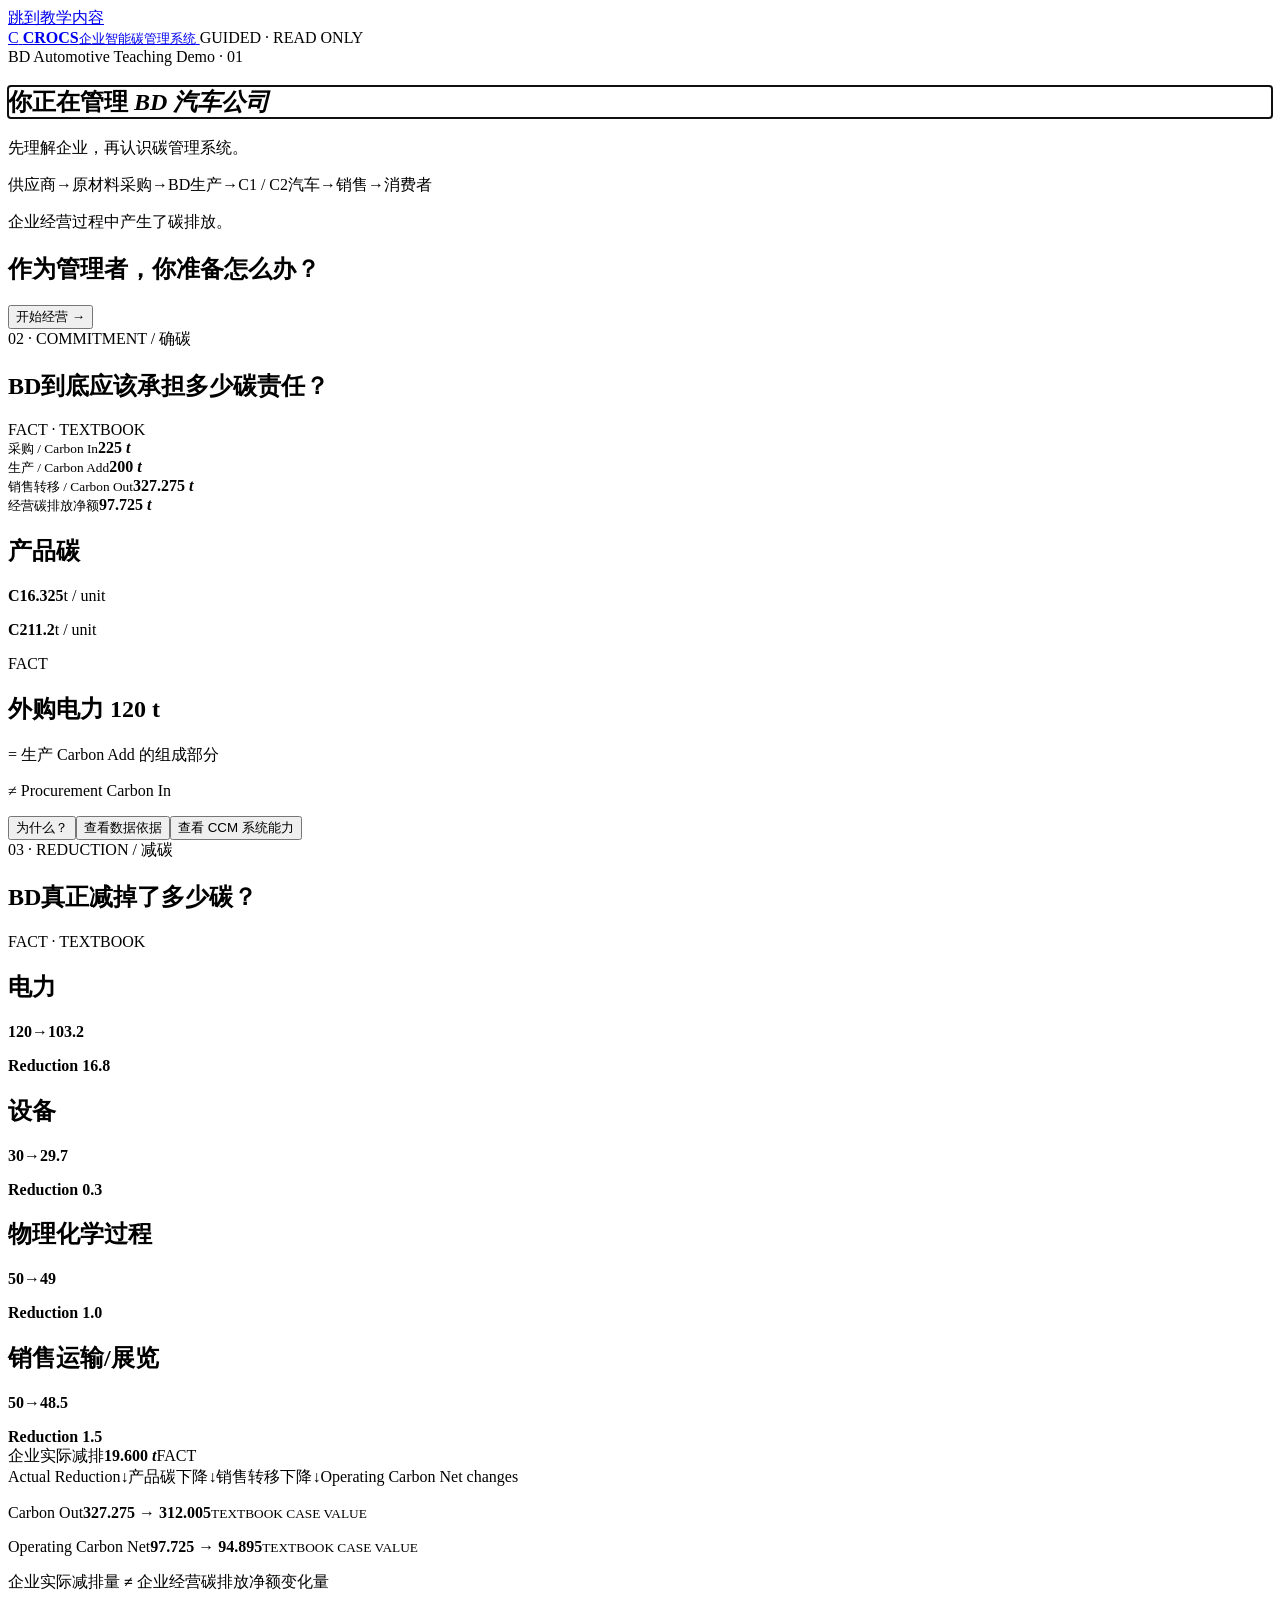
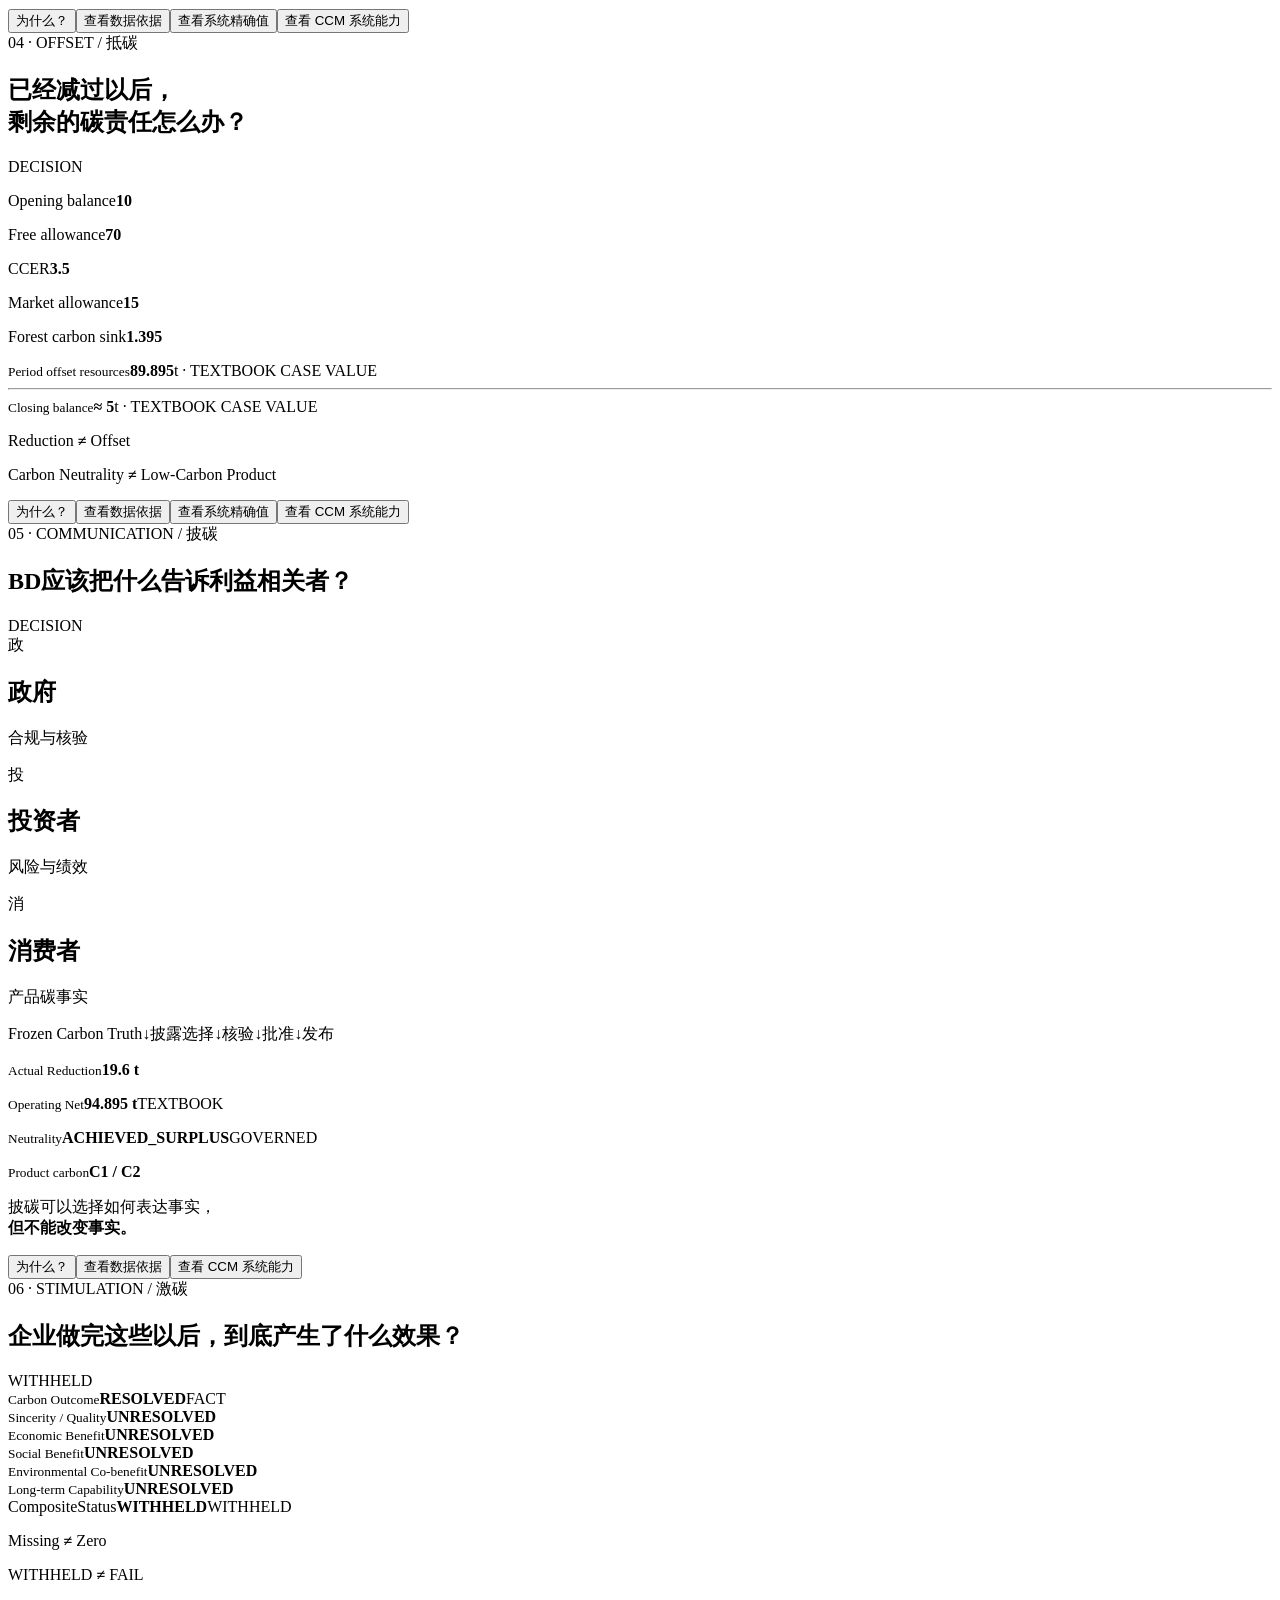
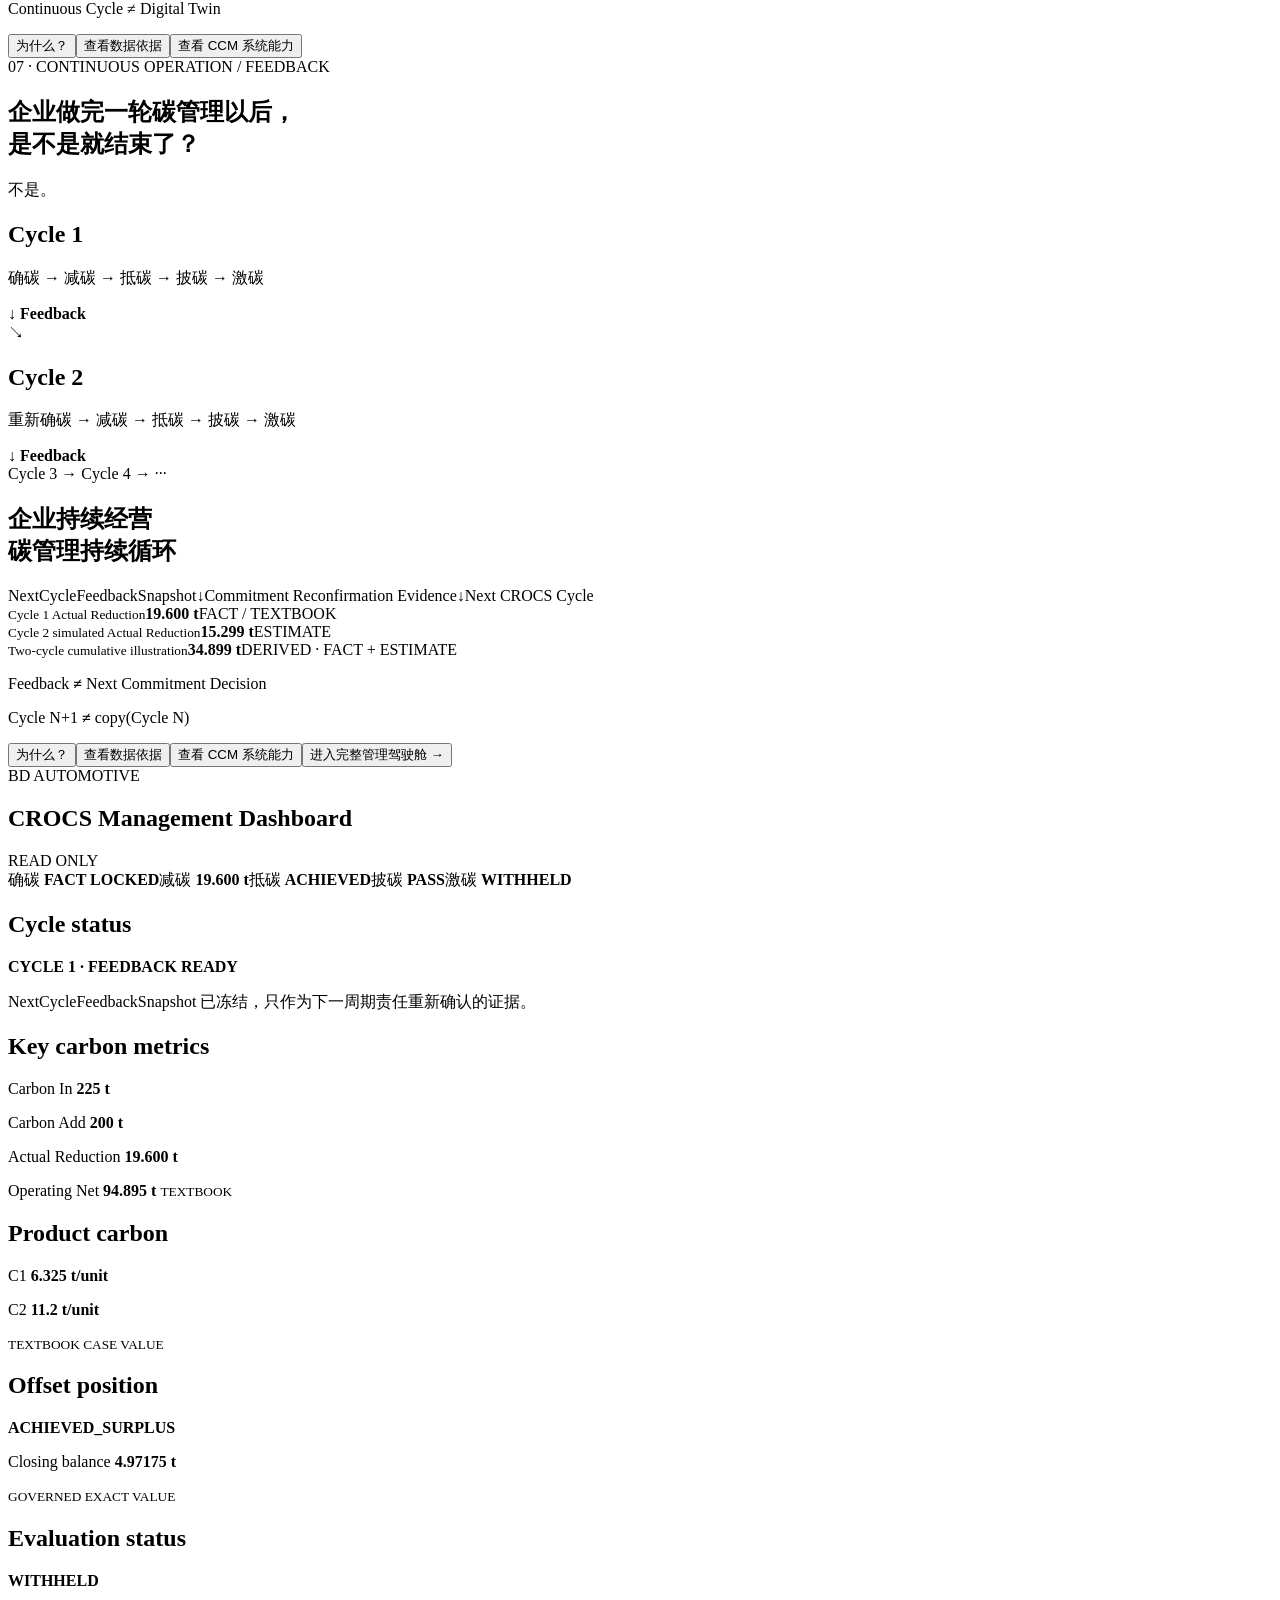
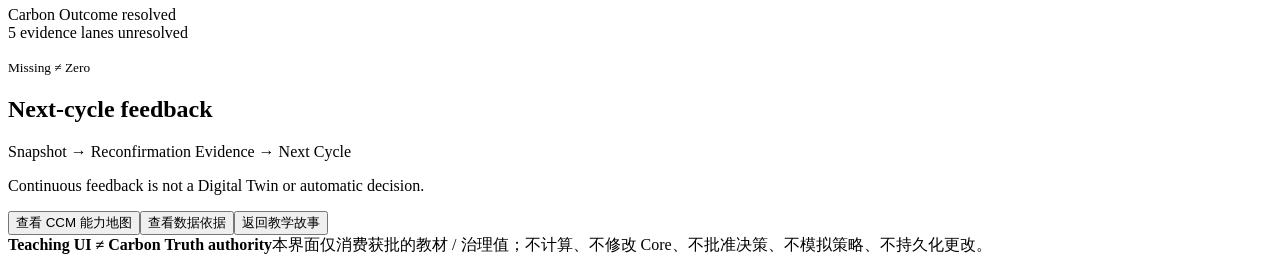
==== index.html @ c00b3353 "feat: publish BD teaching demo page" ====
<!doctype html>
<html lang="zh-CN">
  <head>
    <meta charset="utf-8" />
    <meta name="viewport" content="width=device-width, initial-scale=1" />
    <meta name="description" content="BD 汽车 CROCS 引导式只读课堂体验" />
    <title>CROCS · BD Automotive Teaching Demo</title>
    <link rel="stylesheet" href="styles.css" />
    <script src="app.js" defer></script>
  </head>
  <body>
    <a class="skip-link" href="#story">跳到教学内容</a>
    <header class="topbar">
      <a class="brand" href="#view-1" data-view-link="1" aria-label="返回开场">
        <span class="brand-mark" aria-hidden="true">C</span>
        <span><strong>CROCS</strong><small>企业智能碳管理系统</small></span>
      </a>
      <nav class="cycle-nav" aria-label="CROCS 教学阶段" hidden>
        <button data-view="2">确碳</button><span aria-hidden="true">→</span>
        <button data-view="3">减碳</button><span aria-hidden="true">→</span>
        <button data-view="4">抵碳</button><span aria-hidden="true">→</span>
        <button data-view="5">披碳</button><span aria-hidden="true">→</span>
        <button data-view="6">激碳</button><span aria-hidden="true">→</span>
        <button data-view="7">Feedback</button><span aria-hidden="true">↺</span>
      </nav>
      <span class="mode">GUIDED · READ ONLY</span>
    </header>

    <main id="story" tabindex="-1">
      <section
        class="view hero active"
        id="view-1"
        data-view="1"
        aria-labelledby="title-1"
      >
        <div class="eyebrow">BD Automotive Teaching Demo · 01</div>
        <h1 id="title-1">你正在管理 <em>BD 汽车公司</em></h1>
        <p class="lede">先理解企业，再认识碳管理系统。</p>
        <div class="flow enterprise-flow" aria-label="企业碳流：供应商到消费者">
          <span>供应商</span><b>→</b><span>原材料采购</span><b>→</b
          ><span class="focus">BD生产</span><b>→</b><span>C1 / C2汽车</span
          ><b>→</b><span>销售</span><b>→</b><span>消费者</span>
        </div>
        <div class="hero-question">
          <p>企业经营过程中产生了碳排放。</p>
          <h2>作为管理者，你准备怎么办？</h2>
        </div>
        <button class="primary next" data-view="2">
          开始经营 <span aria-hidden="true">→</span>
        </button>
      </section>

      <section class="view" id="view-2" data-view="2" aria-labelledby="title-2">
        <header class="view-heading">
          <div>
            <span class="stage-no">02 · COMMITMENT / 确碳</span>
            <h1 id="title-2">BD到底应该承担多少碳责任？</h1>
          </div>
          <span class="badge fact">FACT · TEXTBOOK</span>
        </header>
        <div class="metric-grid four">
          <article class="metric">
            <small>采购 / Carbon In</small><strong>225 <i>t</i></strong>
          </article>
          <article class="metric">
            <small>生产 / Carbon Add</small><strong>200 <i>t</i></strong>
          </article>
          <article class="metric">
            <small>销售转移 / Carbon Out</small
            ><strong>327.275 <i>t</i></strong>
          </article>
          <article class="metric featured">
            <small>经营碳排放净额</small><strong>97.725 <i>t</i></strong>
          </article>
        </div>
        <div class="split-panel">
          <div>
            <h2>产品碳</h2>
            <div class="mini-grid">
              <p><b>C1</b><strong>6.325</strong><span>t / unit</span></p>
              <p><b>C2</b><strong>11.2</strong><span>t / unit</span></p>
            </div>
          </div>
          <div class="teaching-note">
            <span class="badge fact">FACT</span>
            <h2>外购电力 <strong>120 t</strong></h2>
            <p>= 生产 Carbon Add 的组成部分</p>
            <p class="not">≠ Procurement Carbon In</p>
          </div>
        </div>
        <div class="actions">
          <button data-panel="why-commitment">为什么？</button
          ><button data-panel="evidence">查看数据依据</button
          ><button data-panel="ccm-commitment">查看 CCM 系统能力</button>
        </div>
      </section>

      <section class="view" id="view-3" data-view="3" aria-labelledby="title-3">
        <header class="view-heading">
          <div>
            <span class="stage-no">03 · REDUCTION / 减碳</span>
            <h1 id="title-3">BD真正减掉了多少碳？</h1>
          </div>
          <span class="badge fact">FACT · TEXTBOOK</span>
        </header>
        <div class="reduction-grid">
          <article>
            <h2>电力</h2>
            <p><b>120</b><span>→</span><b>103.2</b></p>
            <strong>Reduction 16.8</strong>
          </article>
          <article>
            <h2>设备</h2>
            <p><b>30</b><span>→</span><b>29.7</b></p>
            <strong>Reduction 0.3</strong>
          </article>
          <article>
            <h2>物理化学过程</h2>
            <p><b>50</b><span>→</span><b>49</b></p>
            <strong>Reduction 1.0</strong>
          </article>
          <article>
            <h2>销售运输/展览</h2>
            <p><b>50</b><span>→</span><b>48.5</b></p>
            <strong>Reduction 1.5</strong>
          </article>
        </div>
        <div class="result-band">
          <span>企业实际减排</span><strong>19.600 <i>t</i></strong
          ><span class="badge fact">FACT</span>
        </div>
        <div class="propagation" aria-label="减排传播路径">
          <span>Actual Reduction</span><b>↓</b><span>产品碳下降</span><b>↓</b
          ><span>销售转移下降</span><b>↓</b
          ><span>Operating Carbon Net changes</span>
        </div>
        <div class="before-after">
          <p>
            <span>Carbon Out</span><b>327.275 → 312.005</b
            ><small>TEXTBOOK CASE VALUE</small>
          </p>
          <p>
            <span>Operating Carbon Net</span><b>97.725 → 94.895</b
            ><small>TEXTBOOK CASE VALUE</small>
          </p>
        </div>
        <p class="principle">
          企业实际减排量 <strong>≠</strong> 企业经营碳排放净额变化量
        </p>
        <div class="actions">
          <button data-panel="why-reduction">为什么？</button
          ><button data-panel="evidence">查看数据依据</button
          ><button data-panel="exact-reduction">查看系统精确值</button
          ><button data-panel="ccm-reduction">查看 CCM 系统能力</button>
        </div>
      </section>

      <section class="view" id="view-4" data-view="4" aria-labelledby="title-4">
        <header class="view-heading">
          <div>
            <span class="stage-no">04 · OFFSET / 抵碳</span>
            <h1 id="title-4">已经减过以后，<br />剩余的碳责任怎么办？</h1>
          </div>
          <span class="badge decision">DECISION</span>
        </header>
        <div class="offset-layout">
          <div class="resource-list">
            <p><span>Opening balance</span><strong>10</strong></p>
            <p><span>Free allowance</span><strong>70</strong></p>
            <p><span>CCER</span><strong>3.5</strong></p>
            <p><span>Market allowance</span><strong>15</strong></p>
            <p><span>Forest carbon sink</span><strong>1.395</strong></p>
          </div>
          <div class="offset-result">
            <small>Period offset resources</small><strong>89.895</strong
            ><span>t · TEXTBOOK CASE VALUE</span>
            <hr />
            <small>Closing balance</small><strong>≈ 5</strong
            ><span>t · TEXTBOOK CASE VALUE</span>
          </div>
        </div>
        <div class="dual-principle">
          <p>Reduction <strong>≠</strong> Offset</p>
          <p>Carbon Neutrality <strong>≠</strong> Low-Carbon Product</p>
        </div>
        <div class="actions">
          <button data-panel="why-offset">为什么？</button
          ><button data-panel="evidence">查看数据依据</button
          ><button data-panel="exact-offset">查看系统精确值</button
          ><button data-panel="ccm-offset">查看 CCM 系统能力</button>
        </div>
      </section>

      <section class="view" id="view-5" data-view="5" aria-labelledby="title-5">
        <header class="view-heading">
          <div>
            <span class="stage-no">05 · COMMUNICATION / 披碳</span>
            <h1 id="title-5">BD应该把什么告诉利益相关者？</h1>
          </div>
          <span class="badge decision">DECISION</span>
        </header>
        <div class="audiences">
          <article>
            <span>政</span>
            <h2>政府</h2>
            <p>合规与核验</p>
          </article>
          <article>
            <span>投</span>
            <h2>投资者</h2>
            <p>风险与绩效</p>
          </article>
          <article>
            <span>消</span>
            <h2>消费者</h2>
            <p>产品碳事实</p>
          </article>
        </div>
        <div class="disclosure-flow">
          <span>Frozen Carbon Truth</span><b>↓</b><span>披露选择</span><b>↓</b
          ><span>核验</span><b>↓</b><span>批准</span><b>↓</b><span>发布</span>
        </div>
        <div class="fact-strip">
          <p><small>Actual Reduction</small><strong>19.6 t</strong></p>
          <p>
            <small>Operating Net</small><strong>94.895 t</strong
            ><span>TEXTBOOK</span>
          </p>
          <p>
            <small>Neutrality</small><strong>ACHIEVED_SURPLUS</strong
            ><span>GOVERNED</span>
          </p>
          <p><small>Product carbon</small><strong>C1 / C2</strong></p>
        </div>
        <p class="principle">
          披碳可以选择如何表达事实，<br /><strong>但不能改变事实。</strong>
        </p>
        <div class="actions">
          <button data-panel="why-communication">为什么？</button
          ><button data-panel="evidence">查看数据依据</button
          ><button data-panel="ccm-communication">查看 CCM 系统能力</button>
        </div>
      </section>

      <section class="view" id="view-6" data-view="6" aria-labelledby="title-6">
        <header class="view-heading">
          <div>
            <span class="stage-no">06 · STIMULATION / 激碳</span>
            <h1 id="title-6">企业做完这些以后，到底产生了什么效果？</h1>
          </div>
          <span class="badge withheld">WITHHELD</span>
        </header>
        <div class="evaluation-grid">
          <article class="resolved">
            <small>Carbon Outcome</small><strong>RESOLVED</strong
            ><span class="badge fact">FACT</span>
          </article>
          <article>
            <small>Sincerity / Quality</small><strong>UNRESOLVED</strong>
          </article>
          <article>
            <small>Economic Benefit</small><strong>UNRESOLVED</strong>
          </article>
          <article>
            <small>Social Benefit</small><strong>UNRESOLVED</strong>
          </article>
          <article>
            <small>Environmental Co-benefit</small><strong>UNRESOLVED</strong>
          </article>
          <article>
            <small>Long-term Capability</small><strong>UNRESOLVED</strong>
          </article>
        </div>
        <div class="composite">
          <span>CompositeStatus</span><strong>WITHHELD</strong
          ><span class="badge withheld">WITHHELD</span>
        </div>
        <div class="dual-principle">
          <p>Missing <strong>≠</strong> Zero</p>
          <p>WITHHELD <strong>≠</strong> FAIL</p>
        </div>
        <p class="guard">Continuous Cycle ≠ Digital Twin</p>
        <div class="actions">
          <button data-panel="why-stimulation">为什么？</button
          ><button data-panel="evidence">查看数据依据</button
          ><button data-panel="ccm-stimulation">查看 CCM 系统能力</button>
        </div>
      </section>

      <section class="view" id="view-7" data-view="7" aria-labelledby="title-7">
        <header class="view-heading">
          <div>
            <span class="stage-no">07 · CONTINUOUS OPERATION / FEEDBACK</span>
            <h1 id="title-7">企业做完一轮碳管理以后，<br />是不是就结束了？</h1>
          </div>
        </header>
        <p class="giant-answer">不是。</p>
        <div class="cycles">
          <article>
            <h2>Cycle 1</h2>
            <p>确碳 → 减碳 → 抵碳 → 披碳 → 激碳</p>
            <b>↓ Feedback</b>
          </article>
          <span class="cycle-arrow">↘</span>
          <article>
            <h2>Cycle 2</h2>
            <p>重新确碳 → 减碳 → 抵碳 → 披碳 → 激碳</p>
            <b>↓ Feedback</b>
          </article>
          <span class="cycle-more">Cycle 3 → Cycle 4 → ···</span>
        </div>
        <h2 class="closing">
          企业持续经营<br /><strong>碳管理持续循环</strong>
        </h2>
        <div class="feedback-flow">
          <span>NextCycleFeedbackSnapshot</span><b>↓</b
          ><span>Commitment Reconfirmation Evidence</span><b>↓</b
          ><span>Next CROCS Cycle</span>
        </div>
        <div class="two-cycle">
          <article>
            <small>Cycle 1 Actual Reduction</small><strong>19.600 t</strong
            ><span class="badge fact">FACT / TEXTBOOK</span>
          </article>
          <article>
            <small>Cycle 2 simulated Actual Reduction</small
            ><strong>15.299 t</strong
            ><span class="badge estimate">ESTIMATE</span>
          </article>
          <article>
            <small>Two-cycle cumulative illustration</small
            ><strong>34.899 t</strong
            ><span class="badge estimate">DERIVED · FACT + ESTIMATE</span>
          </article>
        </div>
        <div class="dual-principle">
          <p>Feedback <strong>≠</strong> Next Commitment Decision</p>
          <p>Cycle N+1 <strong>≠</strong> copy(Cycle N)</p>
        </div>
        <div class="actions">
          <button data-panel="why-feedback">为什么？</button
          ><button data-panel="evidence">查看数据依据</button
          ><button data-panel="ccm-feedback">查看 CCM 系统能力</button
          ><button class="primary" data-view="8">进入完整管理驾驶舱 →</button>
        </div>
      </section>

      <section
        class="view dashboard"
        id="view-8"
        data-view="8"
        aria-labelledby="title-8"
      >
        <header class="dashboard-head">
          <div>
            <span>BD AUTOMOTIVE</span>
            <h1 id="title-8">CROCS Management Dashboard</h1>
          </div>
          <span class="badge fact">READ ONLY</span>
        </header>
        <div class="status-row">
          <span>确碳 <b>FACT LOCKED</b></span
          ><span>减碳 <b>19.600 t</b></span
          ><span>抵碳 <b>ACHIEVED</b></span
          ><span>披碳 <b>PASS</b></span
          ><span>激碳 <b>WITHHELD</b></span>
        </div>
        <div class="dashboard-grid">
          <article class="dash-card wide">
            <h2>Cycle status</h2>
            <strong>CYCLE 1 · FEEDBACK READY</strong>
            <p>
              NextCycleFeedbackSnapshot
              已冻结，只作为下一周期责任重新确认的证据。
            </p>
          </article>
          <article class="dash-card">
            <h2>Key carbon metrics</h2>
            <p>Carbon In <b>225 t</b></p>
            <p>Carbon Add <b>200 t</b></p>
            <p>Actual Reduction <b>19.600 t</b></p>
            <p>Operating Net <b>94.895 t</b> <small>TEXTBOOK</small></p>
          </article>
          <article class="dash-card">
            <h2>Product carbon</h2>
            <p>C1 <b>6.325 t/unit</b></p>
            <p>C2 <b>11.2 t/unit</b></p>
            <small>TEXTBOOK CASE VALUE</small>
          </article>
          <article class="dash-card">
            <h2>Offset position</h2>
            <strong>ACHIEVED_SURPLUS</strong>
            <p>Closing balance <b>4.97175 t</b></p>
            <small>GOVERNED EXACT VALUE</small>
          </article>
          <article class="dash-card">
            <h2>Evaluation status</h2>
            <strong>WITHHELD</strong>
            <p>Carbon Outcome resolved<br />5 evidence lanes unresolved</p>
            <small>Missing ≠ Zero</small>
          </article>
          <article class="dash-card wide">
            <h2>Next-cycle feedback</h2>
            <div class="inline-flow">
              Snapshot <b>→</b> Reconfirmation Evidence <b>→</b> Next Cycle
            </div>
            <p>
              Continuous feedback is not a Digital Twin or automatic decision.
            </p>
          </article>
        </div>
        <div class="actions">
          <button data-panel="ccm-all">查看 CCM 能力地图</button
          ><button data-panel="evidence">查看数据依据</button
          ><button data-view="7">返回教学故事</button>
        </div>
      </section>
    </main>

    <nav class="story-controls" aria-label="上一页和下一页" hidden>
      <button id="previous">← 上一步</button
      ><span id="progress" aria-live="polite">1 / 7</span
      ><button id="next">下一步 →</button>
    </nav>
    <footer>
      <strong>Teaching UI ≠ Carbon Truth authority</strong
      ><span
        >本界面仅消费获批的教材 / 治理值；不计算、不修改
        Core、不批准决策、不模拟策略、不持久化更改。</span
      >
    </footer>

    <div class="backdrop" hidden></div>
    <aside
      class="drawer"
      aria-labelledby="drawer-title"
      aria-modal="true"
      role="dialog"
      hidden
    >
      <header>
        <div>
          <span class="eyebrow">READ-ONLY REFERENCE</span>
          <h2 id="drawer-title">查看依据</h2>
        </div>
        <button class="close" aria-label="关闭面板">×</button>
      </header>
      <div id="drawer-content"></div>
      <p class="drawer-boundary">不可编辑 · 不可覆盖 · 不可重算 · 不可批准</p>
    </aside>
  </body>
</html>
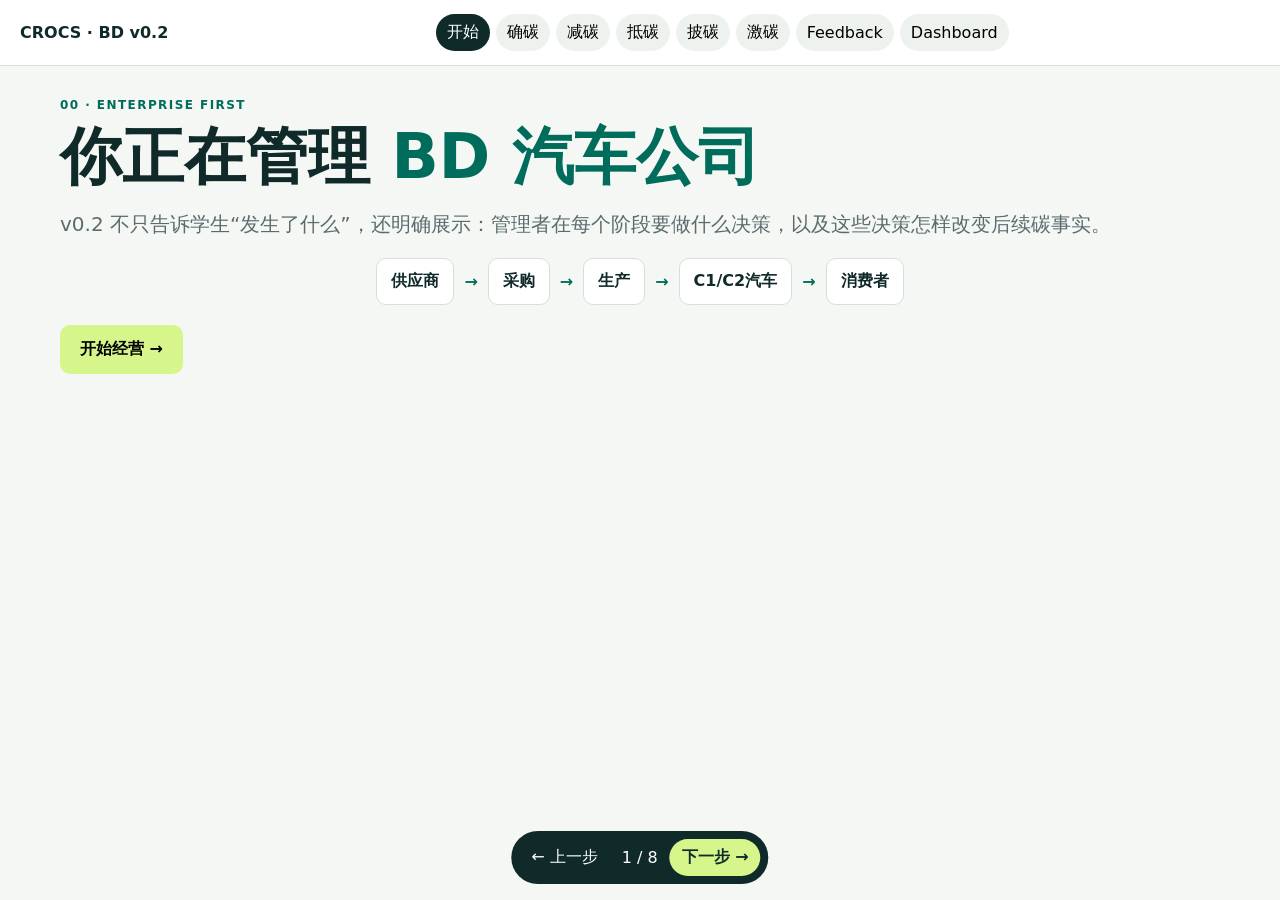
==== commit 3c1590ae: "feat: publish BD Teaching UI v0.2 decision-layer preview" ====
--- a/index.html
+++ b/index.html
@@ -1,452 +1,12 @@
-<!doctype html>
-<html lang="zh-CN">
-  <head>
-    <meta charset="utf-8" />
-    <meta name="viewport" content="width=device-width, initial-scale=1" />
-    <meta name="description" content="BD 汽车 CROCS 引导式只读课堂体验" />
-    <title>CROCS · BD Automotive Teaching Demo</title>
-    <link rel="stylesheet" href="styles.css" />
-    <script src="app.js" defer></script>
-  </head>
-  <body>
-    <a class="skip-link" href="#story">跳到教学内容</a>
-    <header class="topbar">
-      <a class="brand" href="#view-1" data-view-link="1" aria-label="返回开场">
-        <span class="brand-mark" aria-hidden="true">C</span>
-        <span><strong>CROCS</strong><small>企业智能碳管理系统</small></span>
-      </a>
-      <nav class="cycle-nav" aria-label="CROCS 教学阶段" hidden>
-        <button data-view="2">确碳</button><span aria-hidden="true">→</span>
-        <button data-view="3">减碳</button><span aria-hidden="true">→</span>
-        <button data-view="4">抵碳</button><span aria-hidden="true">→</span>
-        <button data-view="5">披碳</button><span aria-hidden="true">→</span>
-        <button data-view="6">激碳</button><span aria-hidden="true">→</span>
-        <button data-view="7">Feedback</button><span aria-hidden="true">↺</span>
-      </nav>
-      <span class="mode">GUIDED · READ ONLY</span>
-    </header>
-
-    <main id="story" tabindex="-1">
-      <section
-        class="view hero active"
-        id="view-1"
-        data-view="1"
-        aria-labelledby="title-1"
-      >
-        <div class="eyebrow">BD Automotive Teaching Demo · 01</div>
-        <h1 id="title-1">你正在管理 <em>BD 汽车公司</em></h1>
-        <p class="lede">先理解企业，再认识碳管理系统。</p>
-        <div class="flow enterprise-flow" aria-label="企业碳流：供应商到消费者">
-          <span>供应商</span><b>→</b><span>原材料采购</span><b>→</b
-          ><span class="focus">BD生产</span><b>→</b><span>C1 / C2汽车</span
-          ><b>→</b><span>销售</span><b>→</b><span>消费者</span>
-        </div>
-        <div class="hero-question">
-          <p>企业经营过程中产生了碳排放。</p>
-          <h2>作为管理者，你准备怎么办？</h2>
-        </div>
-        <button class="primary next" data-view="2">
-          开始经营 <span aria-hidden="true">→</span>
-        </button>
-      </section>
-
-      <section class="view" id="view-2" data-view="2" aria-labelledby="title-2">
-        <header class="view-heading">
-          <div>
-            <span class="stage-no">02 · COMMITMENT / 确碳</span>
-            <h1 id="title-2">BD到底应该承担多少碳责任？</h1>
-          </div>
-          <span class="badge fact">FACT · TEXTBOOK</span>
-        </header>
-        <div class="metric-grid four">
-          <article class="metric">
-            <small>采购 / Carbon In</small><strong>225 <i>t</i></strong>
-          </article>
-          <article class="metric">
-            <small>生产 / Carbon Add</small><strong>200 <i>t</i></strong>
-          </article>
-          <article class="metric">
-            <small>销售转移 / Carbon Out</small
-            ><strong>327.275 <i>t</i></strong>
-          </article>
-          <article class="metric featured">
-            <small>经营碳排放净额</small><strong>97.725 <i>t</i></strong>
-          </article>
-        </div>
-        <div class="split-panel">
-          <div>
-            <h2>产品碳</h2>
-            <div class="mini-grid">
-              <p><b>C1</b><strong>6.325</strong><span>t / unit</span></p>
-              <p><b>C2</b><strong>11.2</strong><span>t / unit</span></p>
-            </div>
-          </div>
-          <div class="teaching-note">
-            <span class="badge fact">FACT</span>
-            <h2>外购电力 <strong>120 t</strong></h2>
-            <p>= 生产 Carbon Add 的组成部分</p>
-            <p class="not">≠ Procurement Carbon In</p>
-          </div>
-        </div>
-        <div class="actions">
-          <button data-panel="why-commitment">为什么？</button
-          ><button data-panel="evidence">查看数据依据</button
-          ><button data-panel="ccm-commitment">查看 CCM 系统能力</button>
-        </div>
-      </section>
-
-      <section class="view" id="view-3" data-view="3" aria-labelledby="title-3">
-        <header class="view-heading">
-          <div>
-            <span class="stage-no">03 · REDUCTION / 减碳</span>
-            <h1 id="title-3">BD真正减掉了多少碳？</h1>
-          </div>
-          <span class="badge fact">FACT · TEXTBOOK</span>
-        </header>
-        <div class="reduction-grid">
-          <article>
-            <h2>电力</h2>
-            <p><b>120</b><span>→</span><b>103.2</b></p>
-            <strong>Reduction 16.8</strong>
-          </article>
-          <article>
-            <h2>设备</h2>
-            <p><b>30</b><span>→</span><b>29.7</b></p>
-            <strong>Reduction 0.3</strong>
-          </article>
-          <article>
-            <h2>物理化学过程</h2>
-            <p><b>50</b><span>→</span><b>49</b></p>
-            <strong>Reduction 1.0</strong>
-          </article>
-          <article>
-            <h2>销售运输/展览</h2>
-            <p><b>50</b><span>→</span><b>48.5</b></p>
-            <strong>Reduction 1.5</strong>
-          </article>
-        </div>
-        <div class="result-band">
-          <span>企业实际减排</span><strong>19.600 <i>t</i></strong
-          ><span class="badge fact">FACT</span>
-        </div>
-        <div class="propagation" aria-label="减排传播路径">
-          <span>Actual Reduction</span><b>↓</b><span>产品碳下降</span><b>↓</b
-          ><span>销售转移下降</span><b>↓</b
-          ><span>Operating Carbon Net changes</span>
-        </div>
-        <div class="before-after">
-          <p>
-            <span>Carbon Out</span><b>327.275 → 312.005</b
-            ><small>TEXTBOOK CASE VALUE</small>
-          </p>
-          <p>
-            <span>Operating Carbon Net</span><b>97.725 → 94.895</b
-            ><small>TEXTBOOK CASE VALUE</small>
-          </p>
-        </div>
-        <p class="principle">
-          企业实际减排量 <strong>≠</strong> 企业经营碳排放净额变化量
-        </p>
-        <div class="actions">
-          <button data-panel="why-reduction">为什么？</button
-          ><button data-panel="evidence">查看数据依据</button
-          ><button data-panel="exact-reduction">查看系统精确值</button
-          ><button data-panel="ccm-reduction">查看 CCM 系统能力</button>
-        </div>
-      </section>
-
-      <section class="view" id="view-4" data-view="4" aria-labelledby="title-4">
-        <header class="view-heading">
-          <div>
-            <span class="stage-no">04 · OFFSET / 抵碳</span>
-            <h1 id="title-4">已经减过以后，<br />剩余的碳责任怎么办？</h1>
-          </div>
-          <span class="badge decision">DECISION</span>
-        </header>
-        <div class="offset-layout">
-          <div class="resource-list">
-            <p><span>Opening balance</span><strong>10</strong></p>
-            <p><span>Free allowance</span><strong>70</strong></p>
-            <p><span>CCER</span><strong>3.5</strong></p>
-            <p><span>Market allowance</span><strong>15</strong></p>
-            <p><span>Forest carbon sink</span><strong>1.395</strong></p>
-          </div>
-          <div class="offset-result">
-            <small>Period offset resources</small><strong>89.895</strong
-            ><span>t · TEXTBOOK CASE VALUE</span>
-            <hr />
-            <small>Closing balance</small><strong>≈ 5</strong
-            ><span>t · TEXTBOOK CASE VALUE</span>
-          </div>
-        </div>
-        <div class="dual-principle">
-          <p>Reduction <strong>≠</strong> Offset</p>
-          <p>Carbon Neutrality <strong>≠</strong> Low-Carbon Product</p>
-        </div>
-        <div class="actions">
-          <button data-panel="why-offset">为什么？</button
-          ><button data-panel="evidence">查看数据依据</button
-          ><button data-panel="exact-offset">查看系统精确值</button
-          ><button data-panel="ccm-offset">查看 CCM 系统能力</button>
-        </div>
-      </section>
-
-      <section class="view" id="view-5" data-view="5" aria-labelledby="title-5">
-        <header class="view-heading">
-          <div>
-            <span class="stage-no">05 · COMMUNICATION / 披碳</span>
-            <h1 id="title-5">BD应该把什么告诉利益相关者？</h1>
-          </div>
-          <span class="badge decision">DECISION</span>
-        </header>
-        <div class="audiences">
-          <article>
-            <span>政</span>
-            <h2>政府</h2>
-            <p>合规与核验</p>
-          </article>
-          <article>
-            <span>投</span>
-            <h2>投资者</h2>
-            <p>风险与绩效</p>
-          </article>
-          <article>
-            <span>消</span>
-            <h2>消费者</h2>
-            <p>产品碳事实</p>
-          </article>
-        </div>
-        <div class="disclosure-flow">
-          <span>Frozen Carbon Truth</span><b>↓</b><span>披露选择</span><b>↓</b
-          ><span>核验</span><b>↓</b><span>批准</span><b>↓</b><span>发布</span>
-        </div>
-        <div class="fact-strip">
-          <p><small>Actual Reduction</small><strong>19.6 t</strong></p>
-          <p>
-            <small>Operating Net</small><strong>94.895 t</strong
-            ><span>TEXTBOOK</span>
-          </p>
-          <p>
-            <small>Neutrality</small><strong>ACHIEVED_SURPLUS</strong
-            ><span>GOVERNED</span>
-          </p>
-          <p><small>Product carbon</small><strong>C1 / C2</strong></p>
-        </div>
-        <p class="principle">
-          披碳可以选择如何表达事实，<br /><strong>但不能改变事实。</strong>
-        </p>
-        <div class="actions">
-          <button data-panel="why-communication">为什么？</button
-          ><button data-panel="evidence">查看数据依据</button
-          ><button data-panel="ccm-communication">查看 CCM 系统能力</button>
-        </div>
-      </section>
-
-      <section class="view" id="view-6" data-view="6" aria-labelledby="title-6">
-        <header class="view-heading">
-          <div>
-            <span class="stage-no">06 · STIMULATION / 激碳</span>
-            <h1 id="title-6">企业做完这些以后，到底产生了什么效果？</h1>
-          </div>
-          <span class="badge withheld">WITHHELD</span>
-        </header>
-        <div class="evaluation-grid">
-          <article class="resolved">
-            <small>Carbon Outcome</small><strong>RESOLVED</strong
-            ><span class="badge fact">FACT</span>
-          </article>
-          <article>
-            <small>Sincerity / Quality</small><strong>UNRESOLVED</strong>
-          </article>
-          <article>
-            <small>Economic Benefit</small><strong>UNRESOLVED</strong>
-          </article>
-          <article>
-            <small>Social Benefit</small><strong>UNRESOLVED</strong>
-          </article>
-          <article>
-            <small>Environmental Co-benefit</small><strong>UNRESOLVED</strong>
-          </article>
-          <article>
-            <small>Long-term Capability</small><strong>UNRESOLVED</strong>
-          </article>
-        </div>
-        <div class="composite">
-          <span>CompositeStatus</span><strong>WITHHELD</strong
-          ><span class="badge withheld">WITHHELD</span>
-        </div>
-        <div class="dual-principle">
-          <p>Missing <strong>≠</strong> Zero</p>
-          <p>WITHHELD <strong>≠</strong> FAIL</p>
-        </div>
-        <p class="guard">Continuous Cycle ≠ Digital Twin</p>
-        <div class="actions">
-          <button data-panel="why-stimulation">为什么？</button
-          ><button data-panel="evidence">查看数据依据</button
-          ><button data-panel="ccm-stimulation">查看 CCM 系统能力</button>
-        </div>
-      </section>
-
-      <section class="view" id="view-7" data-view="7" aria-labelledby="title-7">
-        <header class="view-heading">
-          <div>
-            <span class="stage-no">07 · CONTINUOUS OPERATION / FEEDBACK</span>
-            <h1 id="title-7">企业做完一轮碳管理以后，<br />是不是就结束了？</h1>
-          </div>
-        </header>
-        <p class="giant-answer">不是。</p>
-        <div class="cycles">
-          <article>
-            <h2>Cycle 1</h2>
-            <p>确碳 → 减碳 → 抵碳 → 披碳 → 激碳</p>
-            <b>↓ Feedback</b>
-          </article>
-          <span class="cycle-arrow">↘</span>
-          <article>
-            <h2>Cycle 2</h2>
-            <p>重新确碳 → 减碳 → 抵碳 → 披碳 → 激碳</p>
-            <b>↓ Feedback</b>
-          </article>
-          <span class="cycle-more">Cycle 3 → Cycle 4 → ···</span>
-        </div>
-        <h2 class="closing">
-          企业持续经营<br /><strong>碳管理持续循环</strong>
-        </h2>
-        <div class="feedback-flow">
-          <span>NextCycleFeedbackSnapshot</span><b>↓</b
-          ><span>Commitment Reconfirmation Evidence</span><b>↓</b
-          ><span>Next CROCS Cycle</span>
-        </div>
-        <div class="two-cycle">
-          <article>
-            <small>Cycle 1 Actual Reduction</small><strong>19.600 t</strong
-            ><span class="badge fact">FACT / TEXTBOOK</span>
-          </article>
-          <article>
-            <small>Cycle 2 simulated Actual Reduction</small
-            ><strong>15.299 t</strong
-            ><span class="badge estimate">ESTIMATE</span>
-          </article>
-          <article>
-            <small>Two-cycle cumulative illustration</small
-            ><strong>34.899 t</strong
-            ><span class="badge estimate">DERIVED · FACT + ESTIMATE</span>
-          </article>
-        </div>
-        <div class="dual-principle">
-          <p>Feedback <strong>≠</strong> Next Commitment Decision</p>
-          <p>Cycle N+1 <strong>≠</strong> copy(Cycle N)</p>
-        </div>
-        <div class="actions">
-          <button data-panel="why-feedback">为什么？</button
-          ><button data-panel="evidence">查看数据依据</button
-          ><button data-panel="ccm-feedback">查看 CCM 系统能力</button
-          ><button class="primary" data-view="8">进入完整管理驾驶舱 →</button>
-        </div>
-      </section>
-
-      <section
-        class="view dashboard"
-        id="view-8"
-        data-view="8"
-        aria-labelledby="title-8"
-      >
-        <header class="dashboard-head">
-          <div>
-            <span>BD AUTOMOTIVE</span>
-            <h1 id="title-8">CROCS Management Dashboard</h1>
-          </div>
-          <span class="badge fact">READ ONLY</span>
-        </header>
-        <div class="status-row">
-          <span>确碳 <b>FACT LOCKED</b></span
-          ><span>减碳 <b>19.600 t</b></span
-          ><span>抵碳 <b>ACHIEVED</b></span
-          ><span>披碳 <b>PASS</b></span
-          ><span>激碳 <b>WITHHELD</b></span>
-        </div>
-        <div class="dashboard-grid">
-          <article class="dash-card wide">
-            <h2>Cycle status</h2>
-            <strong>CYCLE 1 · FEEDBACK READY</strong>
-            <p>
-              NextCycleFeedbackSnapshot
-              已冻结，只作为下一周期责任重新确认的证据。
-            </p>
-          </article>
-          <article class="dash-card">
-            <h2>Key carbon metrics</h2>
-            <p>Carbon In <b>225 t</b></p>
-            <p>Carbon Add <b>200 t</b></p>
-            <p>Actual Reduction <b>19.600 t</b></p>
-            <p>Operating Net <b>94.895 t</b> <small>TEXTBOOK</small></p>
-          </article>
-          <article class="dash-card">
-            <h2>Product carbon</h2>
-            <p>C1 <b>6.325 t/unit</b></p>
-            <p>C2 <b>11.2 t/unit</b></p>
-            <small>TEXTBOOK CASE VALUE</small>
-          </article>
-          <article class="dash-card">
-            <h2>Offset position</h2>
-            <strong>ACHIEVED_SURPLUS</strong>
-            <p>Closing balance <b>4.97175 t</b></p>
-            <small>GOVERNED EXACT VALUE</small>
-          </article>
-          <article class="dash-card">
-            <h2>Evaluation status</h2>
-            <strong>WITHHELD</strong>
-            <p>Carbon Outcome resolved<br />5 evidence lanes unresolved</p>
-            <small>Missing ≠ Zero</small>
-          </article>
-          <article class="dash-card wide">
-            <h2>Next-cycle feedback</h2>
-            <div class="inline-flow">
-              Snapshot <b>→</b> Reconfirmation Evidence <b>→</b> Next Cycle
-            </div>
-            <p>
-              Continuous feedback is not a Digital Twin or automatic decision.
-            </p>
-          </article>
-        </div>
-        <div class="actions">
-          <button data-panel="ccm-all">查看 CCM 能力地图</button
-          ><button data-panel="evidence">查看数据依据</button
-          ><button data-view="7">返回教学故事</button>
-        </div>
-      </section>
-    </main>
-
-    <nav class="story-controls" aria-label="上一页和下一页" hidden>
-      <button id="previous">← 上一步</button
-      ><span id="progress" aria-live="polite">1 / 7</span
-      ><button id="next">下一步 →</button>
-    </nav>
-    <footer>
-      <strong>Teaching UI ≠ Carbon Truth authority</strong
-      ><span
-        >本界面仅消费获批的教材 / 治理值；不计算、不修改
-        Core、不批准决策、不模拟策略、不持久化更改。</span
-      >
-    </footer>
-
-    <div class="backdrop" hidden></div>
-    <aside
-      class="drawer"
-      aria-labelledby="drawer-title"
-      aria-modal="true"
-      role="dialog"
-      hidden
-    >
-      <header>
-        <div>
-          <span class="eyebrow">READ-ONLY REFERENCE</span>
-          <h2 id="drawer-title">查看依据</h2>
-        </div>
-        <button class="close" aria-label="关闭面板">×</button>
-      </header>
-      <div id="drawer-content"></div>
-      <p class="drawer-boundary">不可编辑 · 不可覆盖 · 不可重算 · 不可批准</p>
-    </aside>
-  </body>
-</html>+<!doctype html><html lang='zh-CN'><head><meta charset='utf-8'><meta name='viewport' content='width=device-width,initial-scale=1'><title>CROCS BD Teaching UI v0.2 Preview</title><style>
+:root{--ink:#102a2a;--muted:#5b6c6d;--paper:#f5f7f4;--green:#006c5b;--lime:#d6f58b;--line:#d5dfda;--navy:#102b3f}*{box-sizing:border-box}body{margin:0;font-family:Inter,'Microsoft YaHei',system-ui,sans-serif;background:var(--paper);color:var(--ink)}button{font:inherit;cursor:pointer}.top{position:sticky;top:0;z-index:5;background:#fff;border-bottom:1px solid var(--line);padding:14px 20px;display:flex;gap:16px;align-items:center}.brand{font-weight:900}.nav{display:flex;gap:6px;flex:1;justify-content:center;flex-wrap:wrap}.nav button{border:0;background:#edf2ef;padding:8px 11px;border-radius:999px}.nav button.active{background:var(--ink);color:#fff}main{max-width:1200px;margin:auto;padding:32px 20px 100px}.view{display:none}.view.active{display:block}.k{color:var(--green);font-size:12px;font-weight:900;letter-spacing:.12em}.title{font-size:clamp(36px,5vw,62px);line-height:1.08;margin:12px 0}.lead{font-size:20px;color:var(--muted)}.grid{display:grid;gap:16px}.g4{grid-template-columns:repeat(4,1fr)}.g3{grid-template-columns:repeat(3,1fr)}.g2{grid-template-columns:repeat(2,1fr)}.card{background:#fff;border:1px solid var(--line);border-radius:14px;padding:20px}.metric strong{font-size:36px;display:block}.decision{background:linear-gradient(135deg,var(--navy),#173f55);color:#fff;border:0}.decision h3{color:var(--lime)}.explain{background:#eef5f1;border-left:6px solid var(--green)}.badge{display:inline-block;padding:5px 8px;border-radius:6px;font-size:11px;font-weight:900}.fact{background:#dcefe7;color:#005345}.estimate{background:#fff0c9;color:#714900}.withheld{background:#f4dddd;color:#852b2b}.choice{display:inline-block;margin:4px;padding:10px 12px;background:#fff;color:var(--ink);border:1px solid var(--line);border-radius:10px}.chosen{border:2px solid var(--lime)}.principle{text-align:center;font-size:28px;font-weight:900;margin:28px 0}.principle strong{color:var(--green)}.flow{display:flex;gap:10px;align-items:center;justify-content:center;flex-wrap:wrap;margin:20px 0}.flow span{background:#fff;border:1px solid var(--line);padding:12px 14px;border-radius:10px;font-weight:800}.flow b{color:var(--green)}.bottom{position:fixed;bottom:16px;left:50%;transform:translateX(-50%);background:var(--ink);color:#fff;border-radius:999px;padding:8px;display:flex;gap:12px;align-items:center}.bottom button{border:0;background:transparent;color:#fff;padding:8px 12px}.bottom .next{background:var(--lime);color:var(--ink);border-radius:999px;font-weight:900}.teacher{margin-top:18px;background:#fff;border:1px dashed #91aa9f;padding:16px;border-radius:12px}.hero{min-height:72vh;display:flex;flex-direction:column;justify-content:center}.start{align-self:flex-start;border:0;background:var(--lime);padding:14px 20px;border-radius:10px;font-weight:900}@media(max-width:800px){.g4,.g3,.g2{grid-template-columns:1fr}.title{font-size:38px}.nav{justify-content:flex-start}}
+</style></head><body><header class='top'><div class='brand'>CROCS · BD v0.2</div><nav class='nav' id='nav'></nav></header><main>
+<section class='view active hero'><div class='k'>00 · ENTERPRISE FIRST</div><h1 class='title'>你正在管理 <span style='color:var(--green)'>BD 汽车公司</span></h1><p class='lead'>v0.2 不只告诉学生“发生了什么”，还明确展示：管理者在每个阶段要做什么决策，以及这些决策怎样改变后续碳事实。</p><div class='flow'><span>供应商</span><b>→</b><span>采购</span><b>→</b><span>生产</span><b>→</b><span>C1/C2汽车</span><b>→</b><span>消费者</span></div><button class='start' onclick='go(1)'>开始经营 →</button></section>
+<section class='view'><div class='k'>01 · COMMITMENT / 确碳</div><h1 class='title'>BD 到底应该承担多少碳责任？</h1><p class='lead'>确碳不是简单“算排放”，而是确认本周期企业要管理什么责任。</p><div class='grid g4'><div class='card metric'>采购 Carbon In<strong>225 t</strong><span class='badge fact'>FACT</span></div><div class='card metric'>生产 Carbon Add<strong>200 t</strong><span class='badge fact'>FACT</span></div><div class='card metric'>销售 Carbon Out<strong>327.275 t</strong><span class='badge fact'>FACT</span></div><div class='card metric'>Operating Net<strong>97.725 t</strong><span class='badge fact'>FACT</span></div></div><div class='grid g2' style='margin-top:16px'><div class='card decision'><h3>MANAGEMENT DECISION · C1</h3><p><b>管理者要决定：</b>企业边界、纳入业务、上游碳进入规则、销售责任转移规则、本周期碳管理目标。</p><p><span class='choice chosen'>BD 本轮：供—产—销责任链</span></p></div><div class='card explain'><h3>这一页要理解什么？</h3><p>事实先于决策；边界决定哪些碳事实进入管理。外购电力 120 t 属于生产 Carbon Add，不是 Procurement Carbon In。</p></div></div><p class='principle'>FACT <strong>≠</strong> DECISION</p></section>
+<section class='view'><div class='k'>02 · REDUCTION / 减碳</div><h1 class='title'>BD 真正减掉了多少碳？</h1><p class='lead'>减碳首先是策略选择，策略执行后才形成 Actual Reduction。</p><div class='grid g4'><div class='card metric'>低碳电力<strong>−16.8 t</strong></div><div class='card metric'>设备效率<strong>−0.3 t</strong></div><div class='card metric'>工艺改进<strong>−1.0 t</strong></div><div class='card metric'>低碳运输<strong>−1.5 t</strong></div></div><div class='grid g2' style='margin-top:16px'><div class='card decision'><h3>MANAGEMENT DECISION · R1</h3><p>管理者要决定采用什么减排组合。</p><span class='choice chosen'>✓ 低碳电力</span><span class='choice chosen'>✓ 设备效率</span><span class='choice chosen'>✓ 工艺改进</span><span class='choice chosen'>✓ 低碳运输</span><p>执行后形成 <b>Actual Reduction = 19.600 t</b>。</p></div><div class='card explain'><h3>决策后果</h3><div class='flow'><span>Actual Reduction</span><b>↓</b><span>产品碳下降</span><b>↓</b><span>销售转移下降</span><b>↓</b><span>Operating Net 改变</span></div><p>教材：327.275 → 312.005；97.725 → 94.895。</p></div></div><p class='principle'>企业实际减排量 <strong>≠</strong> 企业经营碳排放净额变化量</p></section>
+<section class='view'><div class='k'>03 · OFFSET / 抵碳</div><h1 class='title'>减过以后，剩余责任怎么办？</h1><div class='grid g2'><div class='card decision'><h3>MANAGEMENT DECISION · O1</h3><p>管理者可以：</p><span class='choice'>A 继续减排</span><span class='choice chosen'>B 使用已有碳资产</span><span class='choice chosen'>C 获取外部抵碳资源</span><p>BD：Free allowance 70、CCER 3.5、Market allowance 15、Forest sink 1.395。</p></div><div class='card explain'><h3>本轮结果</h3><p><b>Period offset resources = 89.895 t</b></p><p><b>Closing balance ≈ 5 t</b></p><p>抵碳处理减排后的剩余责任，不重写 Actual Reduction。</p></div></div><p class='principle'>Reduction <strong>≠</strong> Offset</p></section>
+<section class='view'><div class='k'>04 · COMMUNICATION / 披碳</div><h1 class='title'>披什么？给谁披？</h1><div class='grid g3'><div class='card'><h3>政府</h3><p>边界、排放、减排、抵碳、合规核验。</p></div><div class='card'><h3>投资者</h3><p>碳风险、减排绩效、碳资产、长期能力。</p></div><div class='card'><h3>消费者</h3><p>产品碳、低碳属性、企业行动。</p></div></div><div class='grid g2' style='margin-top:16px'><div class='card decision'><h3>MANAGEMENT DECISION · C2</h3><p>决定披给谁、披什么、用什么层级表达。</p><p><span class='choice chosen'>BD 本轮：分利益相关者组织信息</span></p></div><div class='card explain'><h3>不可突破的边界</h3><div class='flow'><span>Frozen Carbon Truth</span><b>→</b><span>Disclosure Decision</span><b>→</b><span>Audience-specific Communication</span></div><p>披露可以选择重点，但不能重算、补造或改变事实。</p></div></div><p class='principle'>Communication can frame facts, but <strong>cannot change facts</strong>.</p></section>
+<section class='view'><div class='k'>05 · STIMULATION / 激碳</div><h1 class='title'>做完以后，到底产生了什么效果？</h1><div class='grid g3'><div class='card metric'>Carbon Outcome<strong style='font-size:24px'>RESOLVED</strong><span class='badge fact'>FACT</span></div><div class='card metric'>Economic Benefit<strong style='font-size:24px'>UNRESOLVED</strong></div><div class='card metric'>Social Benefit<strong style='font-size:24px'>UNRESOLVED</strong></div><div class='card metric'>Environmental<strong style='font-size:24px'>UNRESOLVED</strong></div><div class='card metric'>Long-term Capability<strong style='font-size:24px'>UNRESOLVED</strong></div><div class='card metric'>Composite<strong style='font-size:24px'>WITHHELD</strong><span class='badge withheld'>WITHHELD</span></div></div><div class='grid g2' style='margin-top:16px'><div class='card decision'><h3>MANAGEMENT DECISION · S1</h3><p>管理者要决定：用什么证据评价效果，以及哪些结果足以支持下一轮管理。</p></div><div class='card explain'><h3>为什么 WITHHELD？</h3><p>当前只能确认 Carbon Outcome。其他证据不足，所以不强行评分。证据不足 ≠ 0；无法形成综合判断 ≠ 管理失败。</p></div></div><p class='principle'>Missing <strong>≠</strong> Zero &nbsp; | &nbsp; WITHHELD <strong>≠</strong> FAIL</p></section>
+<section class='view'><div class='k'>06 · CONTINUOUS OPERATION / FEEDBACK</div><h1 class='title'>下一轮怎么开始？</h1><div class='grid g2'><div class='card'><h3>Cycle 1</h3><p>确碳 → 减碳 → 抵碳 → 披碳 → 激碳</p><b>↓ Feedback</b></div><div class='card'><h3>Cycle 2</h3><p>重新确碳 → 新减碳 → 新抵碳 → 新披碳 → 新激碳</p><b>↓ Feedback</b></div></div><div class='grid g2' style='margin-top:16px'><div class='card decision'><h3>MANAGEMENT DECISION · N1</h3><span class='choice'>A 原样复制</span><span class='choice chosen'>B 根据 Feedback 重新确认</span><span class='choice'>C 系统自动决定</span><p>CROCS 采用 B：Feedback 是证据，不是下一轮决策本身。</p></div><div class='card explain'><h3>两轮教学示例</h3><p>Cycle 1 = <b>19.600 t</b> <span class='badge fact'>FACT</span></p><p>Cycle 2 = <b>15.299 t</b> <span class='badge estimate'>ESTIMATE</span></p><p>两轮累计 = <b>34.899 t</b> <span class='badge estimate'>DERIVED</span></p></div></div><p class='principle'>Feedback <strong>≠</strong> Next Commitment Decision</p></section>
+<section class='view'><div class='k'>07 · MANAGEMENT DASHBOARD</div><h1 class='title'>完整管理驾驶舱</h1><p class='lead'>学生先理解故事和决策，再进入专业系统视图。</p><div class='grid g4'><div class='card metric'>Commitment<strong style='font-size:24px'>FACT LOCKED</strong></div><div class='card metric'>Reduction<strong style='font-size:24px'>19.600 t</strong></div><div class='card metric'>Offset<strong style='font-size:24px'>ACHIEVED</strong></div><div class='card metric'>Stimulation<strong style='font-size:24px'>WITHHELD</strong></div></div><div class='teacher'><h3>v0.2 的统一结构</h3><p><b>当前事实 → 管理问题 → 决策点 → BD 本轮选择 → 决策后果 → CROCS 原理。</b> 这会让学生看到的是“企业管理过程”，而不是一串碳数据。</p></div></section>
+</main><div class='bottom'><button onclick='go(current-1)'>← 上一步</button><span id='prog'></span><button class='next' onclick='go(current+1)'>下一步 →</button></div><script>const labels=['开始','确碳','减碳','抵碳','披碳','激碳','Feedback','Dashboard'],nav=document.getElementById('nav');labels.forEach((x,i)=>{let b=document.createElement('button');b.textContent=x;b.onclick=()=>go(i);nav.appendChild(b)});let current=0;function go(i){current=Math.max(0,Math.min(7,i));document.querySelectorAll('.view').forEach((v,j)=>v.classList.toggle('active',j===current));[...nav.children].forEach((b,j)=>b.classList.toggle('active',j===current));document.getElementById('prog').textContent=(current+1)+' / 8';window.scrollTo({top:0,behavior:'smooth'})}go(0)</script></body></html>
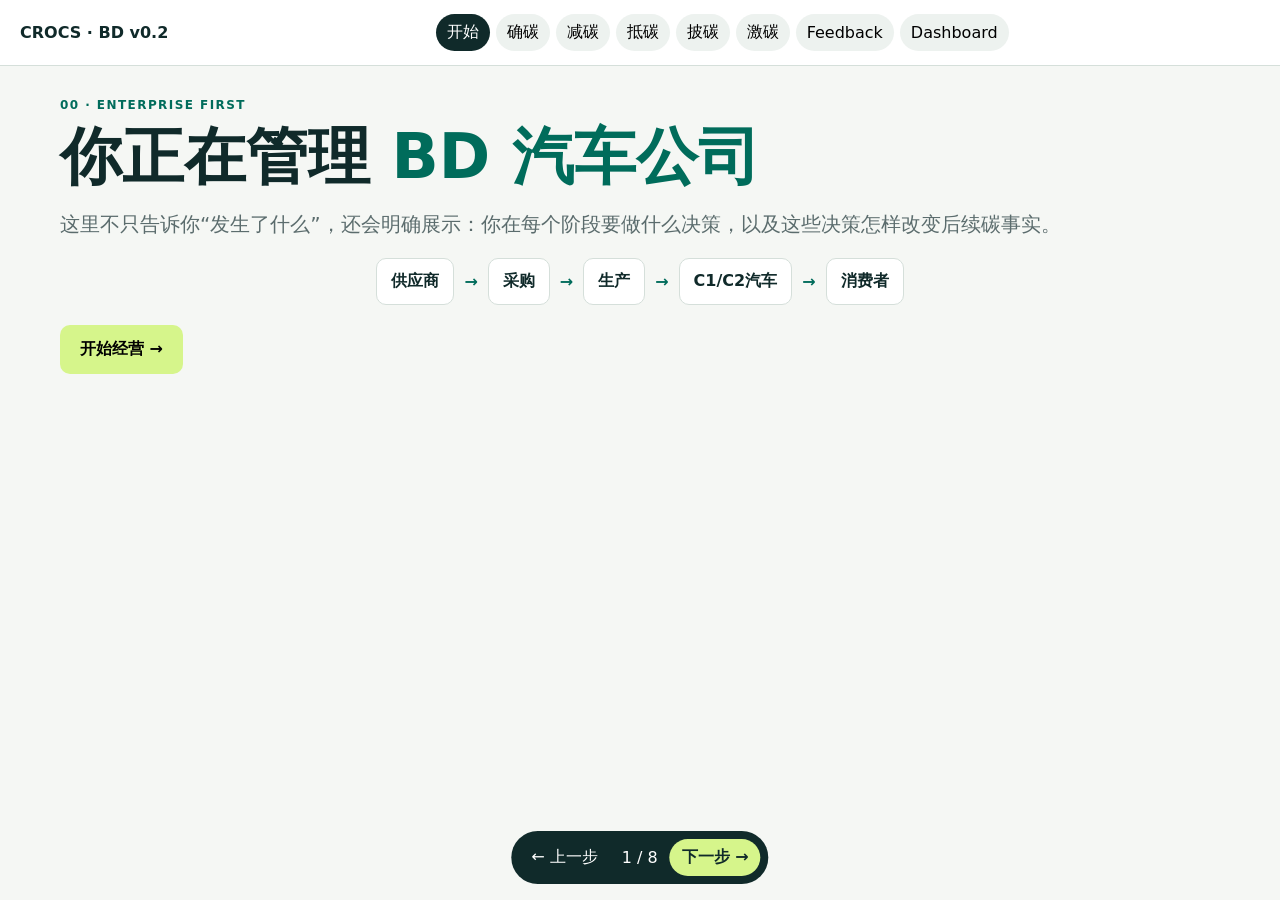
==== commit bb5bd64e: "copy: unify Story Mode voice in second person" ====
--- a/index.html
+++ b/index.html
@@ -1,12 +1,12 @@
 <!doctype html><html lang='zh-CN'><head><meta charset='utf-8'><meta name='viewport' content='width=device-width,initial-scale=1'><title>CROCS BD Teaching UI v0.2 Preview</title><style>
 :root{--ink:#102a2a;--muted:#5b6c6d;--paper:#f5f7f4;--green:#006c5b;--lime:#d6f58b;--line:#d5dfda;--navy:#102b3f}*{box-sizing:border-box}body{margin:0;font-family:Inter,'Microsoft YaHei',system-ui,sans-serif;background:var(--paper);color:var(--ink)}button{font:inherit;cursor:pointer}.top{position:sticky;top:0;z-index:5;background:#fff;border-bottom:1px solid var(--line);padding:14px 20px;display:flex;gap:16px;align-items:center}.brand{font-weight:900}.nav{display:flex;gap:6px;flex:1;justify-content:center;flex-wrap:wrap}.nav button{border:0;background:#edf2ef;padding:8px 11px;border-radius:999px}.nav button.active{background:var(--ink);color:#fff}main{max-width:1200px;margin:auto;padding:32px 20px 100px}.view{display:none}.view.active{display:block}.k{color:var(--green);font-size:12px;font-weight:900;letter-spacing:.12em}.title{font-size:clamp(36px,5vw,62px);line-height:1.08;margin:12px 0}.lead{font-size:20px;color:var(--muted)}.grid{display:grid;gap:16px}.g4{grid-template-columns:repeat(4,1fr)}.g3{grid-template-columns:repeat(3,1fr)}.g2{grid-template-columns:repeat(2,1fr)}.card{background:#fff;border:1px solid var(--line);border-radius:14px;padding:20px}.metric strong{font-size:36px;display:block}.decision{background:linear-gradient(135deg,var(--navy),#173f55);color:#fff;border:0}.decision h3{color:var(--lime)}.explain{background:#eef5f1;border-left:6px solid var(--green)}.badge{display:inline-block;padding:5px 8px;border-radius:6px;font-size:11px;font-weight:900}.fact{background:#dcefe7;color:#005345}.estimate{background:#fff0c9;color:#714900}.withheld{background:#f4dddd;color:#852b2b}.choice{display:inline-block;margin:4px;padding:10px 12px;background:#fff;color:var(--ink);border:1px solid var(--line);border-radius:10px}.chosen{border:2px solid var(--lime)}.principle{text-align:center;font-size:28px;font-weight:900;margin:28px 0}.principle strong{color:var(--green)}.flow{display:flex;gap:10px;align-items:center;justify-content:center;flex-wrap:wrap;margin:20px 0}.flow span{background:#fff;border:1px solid var(--line);padding:12px 14px;border-radius:10px;font-weight:800}.flow b{color:var(--green)}.bottom{position:fixed;bottom:16px;left:50%;transform:translateX(-50%);background:var(--ink);color:#fff;border-radius:999px;padding:8px;display:flex;gap:12px;align-items:center}.bottom button{border:0;background:transparent;color:#fff;padding:8px 12px}.bottom .next{background:var(--lime);color:var(--ink);border-radius:999px;font-weight:900}.teacher{margin-top:18px;background:#fff;border:1px dashed #91aa9f;padding:16px;border-radius:12px}.hero{min-height:72vh;display:flex;flex-direction:column;justify-content:center}.start{align-self:flex-start;border:0;background:var(--lime);padding:14px 20px;border-radius:10px;font-weight:900}@media(max-width:800px){.g4,.g3,.g2{grid-template-columns:1fr}.title{font-size:38px}.nav{justify-content:flex-start}}
 </style></head><body><header class='top'><div class='brand'>CROCS · BD v0.2</div><nav class='nav' id='nav'></nav></header><main>
-<section class='view active hero'><div class='k'>00 · ENTERPRISE FIRST</div><h1 class='title'>你正在管理 <span style='color:var(--green)'>BD 汽车公司</span></h1><p class='lead'>v0.2 不只告诉学生“发生了什么”，还明确展示：管理者在每个阶段要做什么决策，以及这些决策怎样改变后续碳事实。</p><div class='flow'><span>供应商</span><b>→</b><span>采购</span><b>→</b><span>生产</span><b>→</b><span>C1/C2汽车</span><b>→</b><span>消费者</span></div><button class='start' onclick='go(1)'>开始经营 →</button></section>
-<section class='view'><div class='k'>01 · COMMITMENT / 确碳</div><h1 class='title'>BD 到底应该承担多少碳责任？</h1><p class='lead'>确碳不是简单“算排放”，而是确认本周期企业要管理什么责任。</p><div class='grid g4'><div class='card metric'>采购 Carbon In<strong>225 t</strong><span class='badge fact'>FACT</span></div><div class='card metric'>生产 Carbon Add<strong>200 t</strong><span class='badge fact'>FACT</span></div><div class='card metric'>销售 Carbon Out<strong>327.275 t</strong><span class='badge fact'>FACT</span></div><div class='card metric'>Operating Net<strong>97.725 t</strong><span class='badge fact'>FACT</span></div></div><div class='grid g2' style='margin-top:16px'><div class='card decision'><h3>MANAGEMENT DECISION · C1</h3><p><b>管理者要决定：</b>企业边界、纳入业务、上游碳进入规则、销售责任转移规则、本周期碳管理目标。</p><p><span class='choice chosen'>BD 本轮：供—产—销责任链</span></p></div><div class='card explain'><h3>这一页要理解什么？</h3><p>事实先于决策；边界决定哪些碳事实进入管理。外购电力 120 t 属于生产 Carbon Add，不是 Procurement Carbon In。</p></div></div><p class='principle'>FACT <strong>≠</strong> DECISION</p></section>
-<section class='view'><div class='k'>02 · REDUCTION / 减碳</div><h1 class='title'>BD 真正减掉了多少碳？</h1><p class='lead'>减碳首先是策略选择，策略执行后才形成 Actual Reduction。</p><div class='grid g4'><div class='card metric'>低碳电力<strong>−16.8 t</strong></div><div class='card metric'>设备效率<strong>−0.3 t</strong></div><div class='card metric'>工艺改进<strong>−1.0 t</strong></div><div class='card metric'>低碳运输<strong>−1.5 t</strong></div></div><div class='grid g2' style='margin-top:16px'><div class='card decision'><h3>MANAGEMENT DECISION · R1</h3><p>管理者要决定采用什么减排组合。</p><span class='choice chosen'>✓ 低碳电力</span><span class='choice chosen'>✓ 设备效率</span><span class='choice chosen'>✓ 工艺改进</span><span class='choice chosen'>✓ 低碳运输</span><p>执行后形成 <b>Actual Reduction = 19.600 t</b>。</p></div><div class='card explain'><h3>决策后果</h3><div class='flow'><span>Actual Reduction</span><b>↓</b><span>产品碳下降</span><b>↓</b><span>销售转移下降</span><b>↓</b><span>Operating Net 改变</span></div><p>教材：327.275 → 312.005；97.725 → 94.895。</p></div></div><p class='principle'>企业实际减排量 <strong>≠</strong> 企业经营碳排放净额变化量</p></section>
-<section class='view'><div class='k'>03 · OFFSET / 抵碳</div><h1 class='title'>减过以后，剩余责任怎么办？</h1><div class='grid g2'><div class='card decision'><h3>MANAGEMENT DECISION · O1</h3><p>管理者可以：</p><span class='choice'>A 继续减排</span><span class='choice chosen'>B 使用已有碳资产</span><span class='choice chosen'>C 获取外部抵碳资源</span><p>BD：Free allowance 70、CCER 3.5、Market allowance 15、Forest sink 1.395。</p></div><div class='card explain'><h3>本轮结果</h3><p><b>Period offset resources = 89.895 t</b></p><p><b>Closing balance ≈ 5 t</b></p><p>抵碳处理减排后的剩余责任，不重写 Actual Reduction。</p></div></div><p class='principle'>Reduction <strong>≠</strong> Offset</p></section>
-<section class='view'><div class='k'>04 · COMMUNICATION / 披碳</div><h1 class='title'>披什么？给谁披？</h1><div class='grid g3'><div class='card'><h3>政府</h3><p>边界、排放、减排、抵碳、合规核验。</p></div><div class='card'><h3>投资者</h3><p>碳风险、减排绩效、碳资产、长期能力。</p></div><div class='card'><h3>消费者</h3><p>产品碳、低碳属性、企业行动。</p></div></div><div class='grid g2' style='margin-top:16px'><div class='card decision'><h3>MANAGEMENT DECISION · C2</h3><p>决定披给谁、披什么、用什么层级表达。</p><p><span class='choice chosen'>BD 本轮：分利益相关者组织信息</span></p></div><div class='card explain'><h3>不可突破的边界</h3><div class='flow'><span>Frozen Carbon Truth</span><b>→</b><span>Disclosure Decision</span><b>→</b><span>Audience-specific Communication</span></div><p>披露可以选择重点，但不能重算、补造或改变事实。</p></div></div><p class='principle'>Communication can frame facts, but <strong>cannot change facts</strong>.</p></section>
-<section class='view'><div class='k'>05 · STIMULATION / 激碳</div><h1 class='title'>做完以后，到底产生了什么效果？</h1><div class='grid g3'><div class='card metric'>Carbon Outcome<strong style='font-size:24px'>RESOLVED</strong><span class='badge fact'>FACT</span></div><div class='card metric'>Economic Benefit<strong style='font-size:24px'>UNRESOLVED</strong></div><div class='card metric'>Social Benefit<strong style='font-size:24px'>UNRESOLVED</strong></div><div class='card metric'>Environmental<strong style='font-size:24px'>UNRESOLVED</strong></div><div class='card metric'>Long-term Capability<strong style='font-size:24px'>UNRESOLVED</strong></div><div class='card metric'>Composite<strong style='font-size:24px'>WITHHELD</strong><span class='badge withheld'>WITHHELD</span></div></div><div class='grid g2' style='margin-top:16px'><div class='card decision'><h3>MANAGEMENT DECISION · S1</h3><p>管理者要决定：用什么证据评价效果，以及哪些结果足以支持下一轮管理。</p></div><div class='card explain'><h3>为什么 WITHHELD？</h3><p>当前只能确认 Carbon Outcome。其他证据不足，所以不强行评分。证据不足 ≠ 0；无法形成综合判断 ≠ 管理失败。</p></div></div><p class='principle'>Missing <strong>≠</strong> Zero &nbsp; | &nbsp; WITHHELD <strong>≠</strong> FAIL</p></section>
+<section class='view active hero'><div class='k'>00 · ENTERPRISE FIRST</div><h1 class='title'>你正在管理 <span style='color:var(--green)'>BD 汽车公司</span></h1><p class='lead'>这里不只告诉你“发生了什么”，还会明确展示：你在每个阶段要做什么决策，以及这些决策怎样改变后续碳事实。</p><div class='flow'><span>供应商</span><b>→</b><span>采购</span><b>→</b><span>生产</span><b>→</b><span>C1/C2汽车</span><b>→</b><span>消费者</span></div><button class='start' onclick='go(1)'>开始经营 →</button></section>
+<section class='view'><div class='k'>01 · COMMITMENT / 确碳</div><h1 class='title'>BD 到底应该承担多少碳责任？</h1><p class='lead'>确碳不是简单“算排放”，而是确认本周期企业要管理什么责任。</p><div class='grid g4'><div class='card metric'>采购 Carbon In<strong>225 t</strong><span class='badge fact'>FACT</span></div><div class='card metric'>生产 Carbon Add<strong>200 t</strong><span class='badge fact'>FACT</span></div><div class='card metric'>销售 Carbon Out<strong>327.275 t</strong><span class='badge fact'>FACT</span></div><div class='card metric'>Operating Net<strong>97.725 t</strong><span class='badge fact'>FACT</span></div></div><div class='grid g2' style='margin-top:16px'><div class='card decision'><h3>MANAGEMENT DECISION · C1</h3><p><b>你要决定：</b>企业边界、纳入业务、上游碳进入规则、销售责任转移规则、本周期碳管理目标。</p><p><span class='choice chosen'>BD 本轮：供—产—销责任链</span></p></div><div class='card explain'><h3>这一页要理解什么？</h3><p>事实先于决策；边界决定哪些碳事实进入管理。外购电力 120 t 属于生产 Carbon Add，不是 Procurement Carbon In。</p></div></div><p class='principle'>FACT <strong>≠</strong> DECISION</p></section>
+<section class='view'><div class='k'>02 · REDUCTION / 减碳</div><h1 class='title'>BD 真正减掉了多少碳？</h1><p class='lead'>减碳首先是策略选择，策略执行后才形成 Actual Reduction。</p><div class='grid g4'><div class='card metric'>低碳电力<strong>−16.8 t</strong></div><div class='card metric'>设备效率<strong>−0.3 t</strong></div><div class='card metric'>工艺改进<strong>−1.0 t</strong></div><div class='card metric'>低碳运输<strong>−1.5 t</strong></div></div><div class='grid g2' style='margin-top:16px'><div class='card decision'><h3>MANAGEMENT DECISION · R1</h3><p>你要决定采用什么减排组合。</p><span class='choice chosen'>✓ 低碳电力</span><span class='choice chosen'>✓ 设备效率</span><span class='choice chosen'>✓ 工艺改进</span><span class='choice chosen'>✓ 低碳运输</span><p>执行后形成 <b>Actual Reduction = 19.600 t</b>。</p></div><div class='card explain'><h3>决策后果</h3><div class='flow'><span>Actual Reduction</span><b>↓</b><span>产品碳下降</span><b>↓</b><span>销售转移下降</span><b>↓</b><span>Operating Net 改变</span></div><p>教材：327.275 → 312.005；97.725 → 94.895。</p></div></div><p class='principle'>企业实际减排量 <strong>≠</strong> 企业经营碳排放净额变化量</p></section>
+<section class='view'><div class='k'>03 · OFFSET / 抵碳</div><h1 class='title'>减过以后，剩余责任怎么办？</h1><div class='grid g2'><div class='card decision'><h3>MANAGEMENT DECISION · O1</h3><p>你可以：</p><span class='choice'>A 继续减排</span><span class='choice chosen'>B 使用已有碳资产</span><span class='choice chosen'>C 获取外部抵碳资源</span><p>BD：Free allowance 70、CCER 3.5、Market allowance 15、Forest sink 1.395。</p></div><div class='card explain'><h3>本轮结果</h3><p><b>Period offset resources = 89.895 t</b></p><p><b>Closing balance ≈ 5 t</b></p><p>抵碳处理减排后的剩余责任，不重写 Actual Reduction。</p></div></div><p class='principle'>Reduction <strong>≠</strong> Offset</p></section>
+<section class='view'><div class='k'>04 · COMMUNICATION / 披碳</div><h1 class='title'>披什么？给谁披？</h1><div class='grid g3'><div class='card'><h3>政府</h3><p>边界、排放、减排、抵碳、合规核验。</p></div><div class='card'><h3>投资者</h3><p>碳风险、减排绩效、碳资产、长期能力。</p></div><div class='card'><h3>消费者</h3><p>产品碳、低碳属性、企业行动。</p></div></div><div class='grid g2' style='margin-top:16px'><div class='card decision'><h3>MANAGEMENT DECISION · C2</h3><p>你要决定披给谁、披什么、用什么层级表达。</p><p><span class='choice chosen'>BD 本轮：分利益相关者组织信息</span></p></div><div class='card explain'><h3>不可突破的边界</h3><div class='flow'><span>Frozen Carbon Truth</span><b>→</b><span>Disclosure Decision</span><b>→</b><span>Audience-specific Communication</span></div><p>披露可以选择重点，但不能重算、补造或改变事实。</p></div></div><p class='principle'>Communication can frame facts, but <strong>cannot change facts</strong>.</p></section>
+<section class='view'><div class='k'>05 · STIMULATION / 激碳</div><h1 class='title'>做完以后，到底产生了什么效果？</h1><div class='grid g3'><div class='card metric'>Carbon Outcome<strong style='font-size:24px'>RESOLVED</strong><span class='badge fact'>FACT</span></div><div class='card metric'>Economic Benefit<strong style='font-size:24px'>UNRESOLVED</strong></div><div class='card metric'>Social Benefit<strong style='font-size:24px'>UNRESOLVED</strong></div><div class='card metric'>Environmental<strong style='font-size:24px'>UNRESOLVED</strong></div><div class='card metric'>Long-term Capability<strong style='font-size:24px'>UNRESOLVED</strong></div><div class='card metric'>Composite<strong style='font-size:24px'>WITHHELD</strong><span class='badge withheld'>WITHHELD</span></div></div><div class='grid g2' style='margin-top:16px'><div class='card decision'><h3>MANAGEMENT DECISION · S1</h3><p>你要决定：用什么证据评价效果，以及哪些结果足以支持下一轮管理。</p></div><div class='card explain'><h3>为什么 WITHHELD？</h3><p>当前只能确认 Carbon Outcome。其他证据不足，所以不强行评分。证据不足 ≠ 0；无法形成综合判断 ≠ 管理失败。</p></div></div><p class='principle'>Missing <strong>≠</strong> Zero &nbsp; | &nbsp; WITHHELD <strong>≠</strong> FAIL</p></section>
 <section class='view'><div class='k'>06 · CONTINUOUS OPERATION / FEEDBACK</div><h1 class='title'>下一轮怎么开始？</h1><div class='grid g2'><div class='card'><h3>Cycle 1</h3><p>确碳 → 减碳 → 抵碳 → 披碳 → 激碳</p><b>↓ Feedback</b></div><div class='card'><h3>Cycle 2</h3><p>重新确碳 → 新减碳 → 新抵碳 → 新披碳 → 新激碳</p><b>↓ Feedback</b></div></div><div class='grid g2' style='margin-top:16px'><div class='card decision'><h3>MANAGEMENT DECISION · N1</h3><span class='choice'>A 原样复制</span><span class='choice chosen'>B 根据 Feedback 重新确认</span><span class='choice'>C 系统自动决定</span><p>CROCS 采用 B：Feedback 是证据，不是下一轮决策本身。</p></div><div class='card explain'><h3>两轮教学示例</h3><p>Cycle 1 = <b>19.600 t</b> <span class='badge fact'>FACT</span></p><p>Cycle 2 = <b>15.299 t</b> <span class='badge estimate'>ESTIMATE</span></p><p>两轮累计 = <b>34.899 t</b> <span class='badge estimate'>DERIVED</span></p></div></div><p class='principle'>Feedback <strong>≠</strong> Next Commitment Decision</p></section>
-<section class='view'><div class='k'>07 · MANAGEMENT DASHBOARD</div><h1 class='title'>完整管理驾驶舱</h1><p class='lead'>学生先理解故事和决策，再进入专业系统视图。</p><div class='grid g4'><div class='card metric'>Commitment<strong style='font-size:24px'>FACT LOCKED</strong></div><div class='card metric'>Reduction<strong style='font-size:24px'>19.600 t</strong></div><div class='card metric'>Offset<strong style='font-size:24px'>ACHIEVED</strong></div><div class='card metric'>Stimulation<strong style='font-size:24px'>WITHHELD</strong></div></div><div class='teacher'><h3>v0.2 的统一结构</h3><p><b>当前事实 → 管理问题 → 决策点 → BD 本轮选择 → 决策后果 → CROCS 原理。</b> 这会让学生看到的是“企业管理过程”，而不是一串碳数据。</p></div></section>
+<section class='view'><div class='k'>07 · MANAGEMENT DASHBOARD</div><h1 class='title'>完整管理驾驶舱</h1><p class='lead'>你先理解故事和决策，再进入专业系统视图。</p><div class='grid g4'><div class='card metric'>Commitment<strong style='font-size:24px'>FACT LOCKED</strong></div><div class='card metric'>Reduction<strong style='font-size:24px'>19.600 t</strong></div><div class='card metric'>Offset<strong style='font-size:24px'>ACHIEVED</strong></div><div class='card metric'>Stimulation<strong style='font-size:24px'>WITHHELD</strong></div></div><div class='teacher'><h3>v0.2 的统一结构</h3><p><b>当前事实 → 管理问题 → 决策点 → BD 本轮选择 → 决策后果 → CROCS 原理。</b> 这会让你看到的是“企业管理过程”，而不是一串碳数据。</p></div></section>
 </main><div class='bottom'><button onclick='go(current-1)'>← 上一步</button><span id='prog'></span><button class='next' onclick='go(current+1)'>下一步 →</button></div><script>const labels=['开始','确碳','减碳','抵碳','披碳','激碳','Feedback','Dashboard'],nav=document.getElementById('nav');labels.forEach((x,i)=>{let b=document.createElement('button');b.textContent=x;b.onclick=()=>go(i);nav.appendChild(b)});let current=0;function go(i){current=Math.max(0,Math.min(7,i));document.querySelectorAll('.view').forEach((v,j)=>v.classList.toggle('active',j===current));[...nav.children].forEach((b,j)=>b.classList.toggle('active',j===current));document.getElementById('prog').textContent=(current+1)+' / 8';window.scrollTo({top:0,behavior:'smooth'})}go(0)</script></body></html>
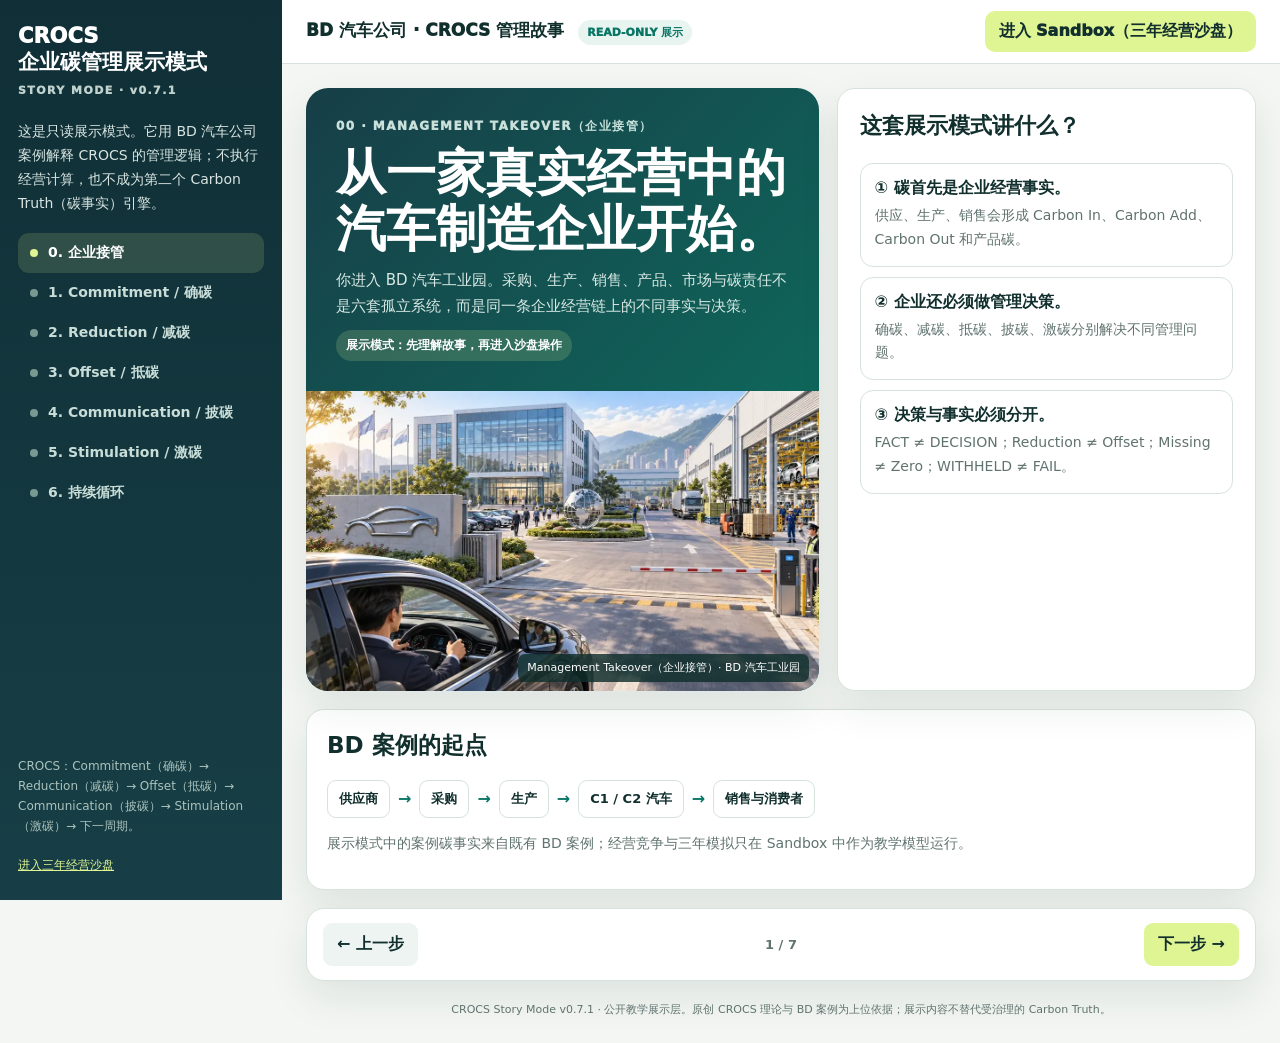
==== commit f338c6f6: "feat(demo): refresh v0.7.1 story mode" ====
--- a/index.html
+++ b/index.html
@@ -1,12 +1,91 @@
-<!doctype html><html lang='zh-CN'><head><meta charset='utf-8'><meta name='viewport' content='width=device-width,initial-scale=1'><title>CROCS BD Teaching UI v0.2 Preview</title><style>
-:root{--ink:#102a2a;--muted:#5b6c6d;--paper:#f5f7f4;--green:#006c5b;--lime:#d6f58b;--line:#d5dfda;--navy:#102b3f}*{box-sizing:border-box}body{margin:0;font-family:Inter,'Microsoft YaHei',system-ui,sans-serif;background:var(--paper);color:var(--ink)}button{font:inherit;cursor:pointer}.top{position:sticky;top:0;z-index:5;background:#fff;border-bottom:1px solid var(--line);padding:14px 20px;display:flex;gap:16px;align-items:center}.brand{font-weight:900}.nav{display:flex;gap:6px;flex:1;justify-content:center;flex-wrap:wrap}.nav button{border:0;background:#edf2ef;padding:8px 11px;border-radius:999px}.nav button.active{background:var(--ink);color:#fff}main{max-width:1200px;margin:auto;padding:32px 20px 100px}.view{display:none}.view.active{display:block}.k{color:var(--green);font-size:12px;font-weight:900;letter-spacing:.12em}.title{font-size:clamp(36px,5vw,62px);line-height:1.08;margin:12px 0}.lead{font-size:20px;color:var(--muted)}.grid{display:grid;gap:16px}.g4{grid-template-columns:repeat(4,1fr)}.g3{grid-template-columns:repeat(3,1fr)}.g2{grid-template-columns:repeat(2,1fr)}.card{background:#fff;border:1px solid var(--line);border-radius:14px;padding:20px}.metric strong{font-size:36px;display:block}.decision{background:linear-gradient(135deg,var(--navy),#173f55);color:#fff;border:0}.decision h3{color:var(--lime)}.explain{background:#eef5f1;border-left:6px solid var(--green)}.badge{display:inline-block;padding:5px 8px;border-radius:6px;font-size:11px;font-weight:900}.fact{background:#dcefe7;color:#005345}.estimate{background:#fff0c9;color:#714900}.withheld{background:#f4dddd;color:#852b2b}.choice{display:inline-block;margin:4px;padding:10px 12px;background:#fff;color:var(--ink);border:1px solid var(--line);border-radius:10px}.chosen{border:2px solid var(--lime)}.principle{text-align:center;font-size:28px;font-weight:900;margin:28px 0}.principle strong{color:var(--green)}.flow{display:flex;gap:10px;align-items:center;justify-content:center;flex-wrap:wrap;margin:20px 0}.flow span{background:#fff;border:1px solid var(--line);padding:12px 14px;border-radius:10px;font-weight:800}.flow b{color:var(--green)}.bottom{position:fixed;bottom:16px;left:50%;transform:translateX(-50%);background:var(--ink);color:#fff;border-radius:999px;padding:8px;display:flex;gap:12px;align-items:center}.bottom button{border:0;background:transparent;color:#fff;padding:8px 12px}.bottom .next{background:var(--lime);color:var(--ink);border-radius:999px;font-weight:900}.teacher{margin-top:18px;background:#fff;border:1px dashed #91aa9f;padding:16px;border-radius:12px}.hero{min-height:72vh;display:flex;flex-direction:column;justify-content:center}.start{align-self:flex-start;border:0;background:var(--lime);padding:14px 20px;border-radius:10px;font-weight:900}@media(max-width:800px){.g4,.g3,.g2{grid-template-columns:1fr}.title{font-size:38px}.nav{justify-content:flex-start}}
-</style></head><body><header class='top'><div class='brand'>CROCS · BD v0.2</div><nav class='nav' id='nav'></nav></header><main>
-<section class='view active hero'><div class='k'>00 · ENTERPRISE FIRST</div><h1 class='title'>你正在管理 <span style='color:var(--green)'>BD 汽车公司</span></h1><p class='lead'>这里不只告诉你“发生了什么”，还会明确展示：你在每个阶段要做什么决策，以及这些决策怎样改变后续碳事实。</p><div class='flow'><span>供应商</span><b>→</b><span>采购</span><b>→</b><span>生产</span><b>→</b><span>C1/C2汽车</span><b>→</b><span>消费者</span></div><button class='start' onclick='go(1)'>开始经营 →</button></section>
-<section class='view'><div class='k'>01 · COMMITMENT / 确碳</div><h1 class='title'>BD 到底应该承担多少碳责任？</h1><p class='lead'>确碳不是简单“算排放”，而是确认本周期企业要管理什么责任。</p><div class='grid g4'><div class='card metric'>采购 Carbon In<strong>225 t</strong><span class='badge fact'>FACT</span></div><div class='card metric'>生产 Carbon Add<strong>200 t</strong><span class='badge fact'>FACT</span></div><div class='card metric'>销售 Carbon Out<strong>327.275 t</strong><span class='badge fact'>FACT</span></div><div class='card metric'>Operating Net<strong>97.725 t</strong><span class='badge fact'>FACT</span></div></div><div class='grid g2' style='margin-top:16px'><div class='card decision'><h3>MANAGEMENT DECISION · C1</h3><p><b>你要决定：</b>企业边界、纳入业务、上游碳进入规则、销售责任转移规则、本周期碳管理目标。</p><p><span class='choice chosen'>BD 本轮：供—产—销责任链</span></p></div><div class='card explain'><h3>这一页要理解什么？</h3><p>事实先于决策；边界决定哪些碳事实进入管理。外购电力 120 t 属于生产 Carbon Add，不是 Procurement Carbon In。</p></div></div><p class='principle'>FACT <strong>≠</strong> DECISION</p></section>
-<section class='view'><div class='k'>02 · REDUCTION / 减碳</div><h1 class='title'>BD 真正减掉了多少碳？</h1><p class='lead'>减碳首先是策略选择，策略执行后才形成 Actual Reduction。</p><div class='grid g4'><div class='card metric'>低碳电力<strong>−16.8 t</strong></div><div class='card metric'>设备效率<strong>−0.3 t</strong></div><div class='card metric'>工艺改进<strong>−1.0 t</strong></div><div class='card metric'>低碳运输<strong>−1.5 t</strong></div></div><div class='grid g2' style='margin-top:16px'><div class='card decision'><h3>MANAGEMENT DECISION · R1</h3><p>你要决定采用什么减排组合。</p><span class='choice chosen'>✓ 低碳电力</span><span class='choice chosen'>✓ 设备效率</span><span class='choice chosen'>✓ 工艺改进</span><span class='choice chosen'>✓ 低碳运输</span><p>执行后形成 <b>Actual Reduction = 19.600 t</b>。</p></div><div class='card explain'><h3>决策后果</h3><div class='flow'><span>Actual Reduction</span><b>↓</b><span>产品碳下降</span><b>↓</b><span>销售转移下降</span><b>↓</b><span>Operating Net 改变</span></div><p>教材：327.275 → 312.005；97.725 → 94.895。</p></div></div><p class='principle'>企业实际减排量 <strong>≠</strong> 企业经营碳排放净额变化量</p></section>
-<section class='view'><div class='k'>03 · OFFSET / 抵碳</div><h1 class='title'>减过以后，剩余责任怎么办？</h1><div class='grid g2'><div class='card decision'><h3>MANAGEMENT DECISION · O1</h3><p>你可以：</p><span class='choice'>A 继续减排</span><span class='choice chosen'>B 使用已有碳资产</span><span class='choice chosen'>C 获取外部抵碳资源</span><p>BD：Free allowance 70、CCER 3.5、Market allowance 15、Forest sink 1.395。</p></div><div class='card explain'><h3>本轮结果</h3><p><b>Period offset resources = 89.895 t</b></p><p><b>Closing balance ≈ 5 t</b></p><p>抵碳处理减排后的剩余责任，不重写 Actual Reduction。</p></div></div><p class='principle'>Reduction <strong>≠</strong> Offset</p></section>
-<section class='view'><div class='k'>04 · COMMUNICATION / 披碳</div><h1 class='title'>披什么？给谁披？</h1><div class='grid g3'><div class='card'><h3>政府</h3><p>边界、排放、减排、抵碳、合规核验。</p></div><div class='card'><h3>投资者</h3><p>碳风险、减排绩效、碳资产、长期能力。</p></div><div class='card'><h3>消费者</h3><p>产品碳、低碳属性、企业行动。</p></div></div><div class='grid g2' style='margin-top:16px'><div class='card decision'><h3>MANAGEMENT DECISION · C2</h3><p>你要决定披给谁、披什么、用什么层级表达。</p><p><span class='choice chosen'>BD 本轮：分利益相关者组织信息</span></p></div><div class='card explain'><h3>不可突破的边界</h3><div class='flow'><span>Frozen Carbon Truth</span><b>→</b><span>Disclosure Decision</span><b>→</b><span>Audience-specific Communication</span></div><p>披露可以选择重点，但不能重算、补造或改变事实。</p></div></div><p class='principle'>Communication can frame facts, but <strong>cannot change facts</strong>.</p></section>
-<section class='view'><div class='k'>05 · STIMULATION / 激碳</div><h1 class='title'>做完以后，到底产生了什么效果？</h1><div class='grid g3'><div class='card metric'>Carbon Outcome<strong style='font-size:24px'>RESOLVED</strong><span class='badge fact'>FACT</span></div><div class='card metric'>Economic Benefit<strong style='font-size:24px'>UNRESOLVED</strong></div><div class='card metric'>Social Benefit<strong style='font-size:24px'>UNRESOLVED</strong></div><div class='card metric'>Environmental<strong style='font-size:24px'>UNRESOLVED</strong></div><div class='card metric'>Long-term Capability<strong style='font-size:24px'>UNRESOLVED</strong></div><div class='card metric'>Composite<strong style='font-size:24px'>WITHHELD</strong><span class='badge withheld'>WITHHELD</span></div></div><div class='grid g2' style='margin-top:16px'><div class='card decision'><h3>MANAGEMENT DECISION · S1</h3><p>你要决定：用什么证据评价效果，以及哪些结果足以支持下一轮管理。</p></div><div class='card explain'><h3>为什么 WITHHELD？</h3><p>当前只能确认 Carbon Outcome。其他证据不足，所以不强行评分。证据不足 ≠ 0；无法形成综合判断 ≠ 管理失败。</p></div></div><p class='principle'>Missing <strong>≠</strong> Zero &nbsp; | &nbsp; WITHHELD <strong>≠</strong> FAIL</p></section>
-<section class='view'><div class='k'>06 · CONTINUOUS OPERATION / FEEDBACK</div><h1 class='title'>下一轮怎么开始？</h1><div class='grid g2'><div class='card'><h3>Cycle 1</h3><p>确碳 → 减碳 → 抵碳 → 披碳 → 激碳</p><b>↓ Feedback</b></div><div class='card'><h3>Cycle 2</h3><p>重新确碳 → 新减碳 → 新抵碳 → 新披碳 → 新激碳</p><b>↓ Feedback</b></div></div><div class='grid g2' style='margin-top:16px'><div class='card decision'><h3>MANAGEMENT DECISION · N1</h3><span class='choice'>A 原样复制</span><span class='choice chosen'>B 根据 Feedback 重新确认</span><span class='choice'>C 系统自动决定</span><p>CROCS 采用 B：Feedback 是证据，不是下一轮决策本身。</p></div><div class='card explain'><h3>两轮教学示例</h3><p>Cycle 1 = <b>19.600 t</b> <span class='badge fact'>FACT</span></p><p>Cycle 2 = <b>15.299 t</b> <span class='badge estimate'>ESTIMATE</span></p><p>两轮累计 = <b>34.899 t</b> <span class='badge estimate'>DERIVED</span></p></div></div><p class='principle'>Feedback <strong>≠</strong> Next Commitment Decision</p></section>
-<section class='view'><div class='k'>07 · MANAGEMENT DASHBOARD</div><h1 class='title'>完整管理驾驶舱</h1><p class='lead'>你先理解故事和决策，再进入专业系统视图。</p><div class='grid g4'><div class='card metric'>Commitment<strong style='font-size:24px'>FACT LOCKED</strong></div><div class='card metric'>Reduction<strong style='font-size:24px'>19.600 t</strong></div><div class='card metric'>Offset<strong style='font-size:24px'>ACHIEVED</strong></div><div class='card metric'>Stimulation<strong style='font-size:24px'>WITHHELD</strong></div></div><div class='teacher'><h3>v0.2 的统一结构</h3><p><b>当前事实 → 管理问题 → 决策点 → BD 本轮选择 → 决策后果 → CROCS 原理。</b> 这会让你看到的是“企业管理过程”，而不是一串碳数据。</p></div></section>
-</main><div class='bottom'><button onclick='go(current-1)'>← 上一步</button><span id='prog'></span><button class='next' onclick='go(current+1)'>下一步 →</button></div><script>const labels=['开始','确碳','减碳','抵碳','披碳','激碳','Feedback','Dashboard'],nav=document.getElementById('nav');labels.forEach((x,i)=>{let b=document.createElement('button');b.textContent=x;b.onclick=()=>go(i);nav.appendChild(b)});let current=0;function go(i){current=Math.max(0,Math.min(7,i));document.querySelectorAll('.view').forEach((v,j)=>v.classList.toggle('active',j===current));[...nav.children].forEach((b,j)=>b.classList.toggle('active',j===current));document.getElementById('prog').textContent=(current+1)+' / 8';window.scrollTo({top:0,behavior:'smooth'})}go(0)</script></body></html>+<!doctype html>
+<html lang="zh-CN">
+<head>
+<meta charset="utf-8">
+<meta name="viewport" content="width=device-width,initial-scale=1">
+<title>CROCS 企业碳管理展示模式 · v0.7.1</title>
+<style>
+:root{--bg:#f3f6f3;--panel:#fff;--ink:#102f2d;--muted:#60736f;--line:#d6e3dc;--green:#087565;--lime:#dff493;--red:#bd4d4d;--soft:#eef6f2;--shadow:0 16px 40px rgba(16,47,45,.09)}
+*{box-sizing:border-box}body{margin:0;font-family:Inter,"Microsoft YaHei",system-ui,sans-serif;background:var(--bg);color:var(--ink)}button,a{font:inherit}.app{display:grid;grid-template-columns:282px 1fr;min-height:100vh}.side{position:sticky;top:0;height:100vh;padding:24px 18px;background:linear-gradient(180deg,#102f36,#173e46);color:#fff;display:flex;flex-direction:column}.logo{font-size:21px;font-weight:950}.logo small{display:block;margin-top:8px;font-size:11px;letter-spacing:.13em;color:#bfd2ce}.side-note{font-size:14px;line-height:1.72;color:#d8e5e2;margin:22px 0 18px}.stage{display:flex;gap:10px;align-items:center;padding:11px 12px;border-radius:11px;color:#c8ddd8;font-size:14px;font-weight:700;cursor:pointer}.stage.active{background:rgba(223,244,147,.14);color:#fff}.dot{width:8px;height:8px;border-radius:50%;background:#789991}.stage.active .dot{background:var(--lime)}.side-foot{margin-top:auto;font-size:12px;line-height:1.65;color:#abc3bd}.side a{color:var(--lime)}.main{min-width:0}.top{position:sticky;top:0;z-index:20;background:rgba(255,255,255,.96);border-bottom:1px solid var(--line);display:flex;align-items:center;justify-content:space-between;padding:11px 24px;gap:16px}.headline{font-size:17px;font-weight:950}.tag{display:inline-block;margin-left:8px;padding:5px 9px;border-radius:99px;background:#e8f4ef;color:var(--green);font-size:11px;font-weight:950}.sandbox-link{display:inline-block;text-decoration:none;background:var(--lime);color:var(--ink);font-weight:950;padding:10px 14px;border-radius:10px}.wrap{max-width:1480px;margin:auto;padding:24px}.view{display:none}.view.show{display:block}.panel{background:var(--panel);border:1px solid var(--line);border-radius:18px;box-shadow:var(--shadow)}.hero-grid,.stage-head,.grid2{display:grid;grid-template-columns:1.1fr .9fr;gap:18px}.hero{overflow:hidden;background:linear-gradient(135deg,#173e47,#0c7562);color:#fff;border-radius:22px;box-shadow:var(--shadow)}.hero-copy{padding:30px}.eyebrow{font-size:12px;font-weight:950;letter-spacing:.12em;color:#c9e0db}.hero h1,.stage-title h1{font-size:clamp(32px,4vw,50px);line-height:1.12;margin:10px 0}.hero p,.stage-title p{margin:0;color:#d9e9e5;font-size:15px;line-height:1.75}.scene,.stage-scene{height:300px;overflow:hidden}.visual-asset{position:relative;width:100%;height:100%;margin:0;overflow:hidden;background:linear-gradient(135deg,#dceae5,#f1f7f4)}.visual-asset img{width:100%;height:100%;display:block;object-fit:cover}.visual-asset figcaption{position:absolute;right:10px;bottom:9px;max-width:calc(100% - 20px);padding:6px 9px;border-radius:7px;background:rgba(16,47,45,.82);color:#fff;font-size:11px;line-height:1.4}.brief{padding:22px}.brief h3{font-size:22px;margin-top:0}.brief p{font-size:14px;line-height:1.7;color:var(--muted)}.task{border:1px solid var(--line);border-radius:13px;padding:14px;margin-top:10px}.task b{font-size:16px}.task p{margin:5px 0 0}.stage-title{padding:25px;background:linear-gradient(135deg,#173e47,#0c7562);color:#fff;border-radius:18px}.stage-title .eyebrow{color:#c9e0db}.stage-title p{color:#d9e9e5}.content{margin-top:18px}.metric-grid{display:grid;grid-template-columns:repeat(3,1fr);gap:10px}.metric{border:1px solid var(--line);border-radius:13px;padding:15px;background:#fff}.metric span{display:block;color:var(--muted);font-size:13px;font-weight:750}.metric strong{display:block;font-size:25px;margin-top:6px}.metric small{display:block;margin-top:6px;color:var(--muted);font-size:11px}.fact{color:var(--green);font-weight:900}.estimate{color:#8a681a;font-weight:900}.withheld{color:var(--red);font-weight:900}.card{padding:20px}.card h2,.card h3{margin-top:0}.card h2{font-size:23px}.card h3{font-size:20px}.card p,.card li{font-size:14px;line-height:1.68;color:var(--muted)}.decision{background:#102f36;color:#fff}.decision h3{color:var(--lime)}.decision p,.decision li{color:#d8e5e2}.principle{margin-top:18px;padding:15px 17px;border-left:5px solid var(--green);background:#eef6f2;border-radius:10px;font-size:16px;font-weight:900}.flow{display:flex;gap:8px;align-items:center;flex-wrap:wrap;margin:12px 0}.flow span{border:1px solid var(--line);background:#fff;border-radius:9px;padding:9px 11px;font-size:13px;font-weight:850}.flow b{color:var(--green)}.table-wrap{overflow:auto}table{width:100%;border-collapse:collapse;font-size:14px}th,td{padding:11px 12px;border-bottom:1px solid var(--line);text-align:left}th{font-size:13px;color:#4f6661;background:#fafcfb}.note{font-size:12px!important;color:var(--muted)!important}.stakeholder-grid{display:grid;grid-template-columns:repeat(3,1fr);gap:10px}.stakeholder{border:1px solid var(--line);border-radius:13px;padding:15px}.stakeholder b{font-size:16px}.stakeholder p{margin:6px 0 0}.status-grid{display:grid;grid-template-columns:repeat(3,1fr);gap:10px}.status{border:1px solid var(--line);border-radius:13px;padding:15px;background:#fff}.status span{display:block;font-size:13px;color:var(--muted)}.status strong{display:block;margin-top:6px;font-size:20px}.controls{margin-top:18px;padding:14px 16px;display:flex;align-items:center;justify-content:space-between;gap:12px}.controls button{border:0;cursor:pointer;padding:11px 14px;border-radius:9px;font-weight:900}.prev{background:#eef4f1;color:var(--ink)}.next{background:var(--lime);color:var(--ink)}.progress{font-size:13px;color:var(--muted);font-weight:850}.cta{padding:24px;text-align:center}.cta h2{font-size:28px;margin:0 0 8px}.cta p{color:var(--muted);line-height:1.7}.cta a{display:inline-block;text-decoration:none;background:var(--lime);color:var(--ink);font-weight:950;padding:13px 18px;border-radius:10px;margin-top:8px}.footer{text-align:center;color:var(--muted);font-size:11px;line-height:1.6;margin-top:20px}.role{display:inline-block;margin-top:10px;padding:7px 10px;border-radius:99px;background:rgba(223,244,147,.16);color:#fff;font-size:12px;font-weight:900}
+@media(max-width:1100px){.app{grid-template-columns:1fr}.side{display:none}.hero-grid,.stage-head,.grid2{grid-template-columns:1fr}.wrap{padding:15px}.metric-grid{grid-template-columns:repeat(2,1fr)}}
+@media(max-width:720px){.headline{font-size:15px}.sandbox-link{font-size:12px;padding:9px 10px}.metric-grid,.stakeholder-grid,.status-grid{grid-template-columns:1fr}.scene,.stage-scene{height:230px}.controls{flex-wrap:wrap}.progress{order:3;width:100%;text-align:center}}
+</style>
+</head>
+<body>
+<div class="app">
+<aside class="side">
+<div class="logo">CROCS<br>企业碳管理展示模式<small>STORY MODE · v0.7.1</small></div>
+<div class="side-note">这是只读展示模式。它用 BD 汽车公司案例解释 CROCS 的管理逻辑；不执行经营计算，也不成为第二个 Carbon Truth（碳事实）引擎。</div>
+<div id="sideNav"></div>
+<div class="side-foot">CROCS：Commitment（确碳）→ Reduction（减碳）→ Offset（抵碳）→ Communication（披碳）→ Stimulation（激碳）→ 下一周期。<br><br><a href="sandbox.html">进入三年经营沙盘</a></div>
+</aside>
+<main class="main">
+<header class="top"><div class="headline">BD 汽车公司 · CROCS 管理故事 <span class="tag">READ-ONLY 展示</span></div><a class="sandbox-link" href="sandbox.html">进入 Sandbox（三年经营沙盘）</a></header>
+<div class="wrap">
+
+<section class="view show" data-step="takeover">
+<div class="hero-grid"><div class="hero"><div class="hero-copy"><div class="eyebrow">00 · MANAGEMENT TAKEOVER（企业接管）</div><h1>从一家真实经营中的<br>汽车制造企业开始。</h1><p>你进入 BD 汽车工业园。采购、生产、销售、产品、市场与碳责任不是六套孤立系统，而是同一条企业经营链上的不同事实与决策。</p><span class="role">展示模式：先理解故事，再进入沙盘操作</span></div><div class="scene"><figure class="visual-asset"><img src="assets/v071/takeover.svg" alt="进入 BD 汽车工业园"><figcaption>Management Takeover（企业接管）· BD 汽车工业园</figcaption></figure></div></div><div class="panel brief"><h3>这套展示模式讲什么？</h3><div class="task"><b>① 碳首先是企业经营事实。</b><p>供应、生产、销售会形成 Carbon In、Carbon Add、Carbon Out 和产品碳。</p></div><div class="task"><b>② 企业还必须做管理决策。</b><p>确碳、减碳、抵碳、披碳、激碳分别解决不同管理问题。</p></div><div class="task"><b>③ 决策与事实必须分开。</b><p>FACT ≠ DECISION；Reduction ≠ Offset；Missing ≠ Zero；WITHHELD ≠ FAIL。</p></div></div></div>
+<div class="panel card content"><h2>BD 案例的起点</h2><div class="flow"><span>供应商</span><b>→</b><span>采购</span><b>→</b><span>生产</span><b>→</b><span>C1 / C2 汽车</span><b>→</b><span>销售与消费者</span></div><p>展示模式中的案例碳事实来自既有 BD 案例；经营竞争与三年模拟只在 Sandbox 中作为教学模型运行。</p></div>
+</section>
+
+<section class="view" data-step="commitment">
+<div class="stage-head"><div class="stage-title"><div class="eyebrow">01 · COMMITMENT（确碳）</div><h1>先确认企业在管理什么碳责任。</h1><p>确碳不是简单“把排放加总”。CEO 组织企业确认责任边界、业务事实和本周期管理问题。</p><span class="role">阶段负责人：CEO 总经理</span></div><div class="panel stage-scene"><figure class="visual-asset"><img src="assets/v071/commitment.svg" alt="CEO 年度经营与低碳战略会议"><figcaption>Commitment（确碳）· 年度战略会议</figcaption></figure></div></div>
+<div class="content metric-grid"><div class="metric"><span>Carbon In（采购转入碳）</span><strong>225 tCO₂e</strong><small class="fact">SOURCE_FACT</small></div><div class="metric"><span>Carbon Add（生产新增碳）</span><strong>200 tCO₂e</strong><small class="fact">SOURCE_FACT</small></div><div class="metric"><span>Carbon Out（销售转移碳）</span><strong>327.275 tCO₂e</strong><small class="fact">SOURCE_FACT</small></div><div class="metric"><span>Operating Carbon Net（经营碳净额）</span><strong>97.725 tCO₂e</strong><small class="fact">SOURCE_FACT</small></div><div class="metric"><span>C1 Product Carbon（C1 产品碳）</span><strong>7.465 tCO₂e/辆</strong><small class="fact">SOURCE_FACT</small></div><div class="metric"><span>C2 Product Carbon（C2 产品碳）</span><strong>13.2 tCO₂e/辆</strong><small class="fact">SOURCE_FACT</small></div></div>
+<div class="grid2 content"><div class="panel card decision"><h3>管理问题</h3><p>企业需要确认：哪些业务事实属于本周期管理责任？采购、生产和销售之间的碳如何进入企业责任链？</p><p>外购电力 120 tCO₂e 属于 Production Carbon Add（生产新增碳），不是 Procurement Carbon In（采购转入碳）。</p></div><div class="panel card"><h3>核心认识</h3><p>事实先于决策，边界决定哪些碳事实进入管理。展示模式直接呈现冻结事实，不在浏览器重算。</p><div class="principle">FACT（事实）≠ DECISION（决策）</div></div></div>
+</section>
+
+<section class="view" data-step="reduction">
+<div class="stage-head"><div class="stage-title"><div class="eyebrow">02 · REDUCTION（减碳）</div><h1>减碳来自真实生产活动发生变化。</h1><p>设备、能源、工艺和运输发生变化，才形成 Actual Reduction（实际减排）；产品碳随后递推下降。</p><span class="role">阶段负责人：COO 生产运营总监</span></div><div class="panel stage-scene"><figure class="visual-asset"><img src="assets/v071/reduction.svg" alt="汽车制造工厂低碳改造"><figcaption>Reduction（减碳）· 生产、能源、设备与工艺</figcaption></figure></div></div>
+<div class="content metric-grid"><div class="metric"><span>低碳电力</span><strong>16.8 tCO₂e</strong><small>120 → 103.2 tCO₂e</small></div><div class="metric"><span>设备效率</span><strong>0.3 tCO₂e</strong><small>30 → 29.7 tCO₂e</small></div><div class="metric"><span>工艺改进</span><strong>1.0 tCO₂e</strong><small>50 → 49 tCO₂e</small></div><div class="metric"><span>销售运输 / 展销</span><strong>1.5 tCO₂e</strong><small>50 → 48.5 tCO₂e</small></div><div class="metric"><span>Enterprise Actual Reduction（企业实际减排）</span><strong>19.600 tCO₂e</strong><small class="fact">HARD INVARIANT</small></div><div class="metric"><span>Textbook Operating Carbon Net（教材经营碳净额）</span><strong>94.895 tCO₂e</strong><small>教材案例值</small></div></div>
+<div class="grid2 content"><div class="panel card decision"><h3>递推逻辑</h3><div class="flow"><span>真实减碳事实</span><b>→</b><span>产品碳下降</span><b>→</b><span>销售转移碳下降</span><b>→</b><span>经营碳净额改变</span></div><p>这里不能把“销售转移减少额”误当成“企业实际减排量”。</p></div><div class="panel card"><h3>教材值与治理精确值</h3><p>教材：Carbon Out 312.005 tCO₂e；Operating Carbon Net 94.895 tCO₂e。</p><p>治理精确层可显示约 311.97675 tCO₂e 与 94.92325 tCO₂e。二者必须明确标识来源层级，不能暗中调平。</p><div class="principle">Actual Reduction ≠ Operating Carbon Net Change</div></div></div>
+</section>
+
+<section class="view" data-step="offset">
+<div class="stage-head"><div class="stage-title"><div class="eyebrow">03 · OFFSET（抵碳）</div><h1>真实减碳之后，再处理剩余碳责任。</h1><p>抵碳使用合格碳资产与外部资源处理剩余责任。它不会重写实际减排，也不会自动降低产品碳。</p><span class="role">阶段负责人：CCO 企业碳管理总监</span></div><div class="panel stage-scene"><figure class="visual-asset"><img src="assets/v071/offset.svg" alt="企业碳市场和碳资产管理"><figcaption>Offset（抵碳）· 碳资产与剩余责任</figcaption></figure></div></div>
+<div class="grid2 content"><div class="panel card"><h3>BD 本周期碳资产</h3><div class="table-wrap"><table><thead><tr><th>资源</th><th>数量</th></tr></thead><tbody><tr><td>Opening Balance（期初余额）</td><td>10 tCO₂e</td></tr><tr><td>Free Allowance（免费配额）</td><td>70 tCO₂e</td></tr><tr><td>CCER</td><td>3.5 tCO₂e</td></tr><tr><td>Market Allowance（市场配额）</td><td>15 tCO₂e</td></tr><tr><td>Forest Sink（森林碳汇）</td><td>1.395 tCO₂e</td></tr></tbody></table></div></div><div class="panel card decision"><h3>本轮结果</h3><p>Period Offset Resources（本期抵碳资源） = <b>89.895 tCO₂e</b></p><p>Closing Balance（期末余额） ≈ <b>5 tCO₂e</b></p><p>治理精确层在对应精确剩余责任下，可形成约 89.92325 tCO₂e 的 Offset Total，并保持期末约 5 tCO₂e。</p></div></div>
+<div class="principle">Reduction（减碳）≠ Offset（抵碳） · Carbon Neutrality（碳中和）≠ Low-carbon Product（低碳产品）</div>
+</section>
+
+<section class="view" data-step="communication">
+<div class="stage-head"><div class="stage-title"><div class="eyebrow">04 · COMMUNICATION（披碳）</div><h1>经过核验的事实，才能正式对外披露。</h1><p>CEO 统筹，CCO 负责事实核验。Communication 可以选择表达重点，但不能改变 Carbon Truth。</p><span class="role">阶段负责人：CEO 总经理</span></div><div class="panel stage-scene"><figure class="visual-asset"><img src="assets/v071/communication.svg" alt="企业碳信息核验与披露"><figcaption>Communication（披碳）· 核验、批准与沟通</figcaption></figure></div></div>
+<div class="content stakeholder-grid"><div class="stakeholder"><b>政府 Government</b><p>边界、排放、减排、抵碳、合规与核验。</p></div><div class="stakeholder"><b>投资者 Investors</b><p>碳风险、减排绩效、碳资产与长期能力。</p></div><div class="stakeholder"><b>消费者 Consumers</b><p>产品碳、低碳属性与企业真实行动。</p></div></div>
+<div class="grid2 content"><div class="panel card decision"><h3>披露链</h3><div class="flow"><span>Frozen Carbon Truth</span><b>→</b><span>Disclosure Selection</span><b>→</b><span>Verification</span><b>→</b><span>Approval</span><b>→</b><span>Publication</span></div></div><div class="panel card"><h3>事实闸门</h3><p>“想说什么”必须先经过“事实是否支持”。不支持的零碳产品、虚构减排等声明必须被阻断。</p><div class="principle">Communication can frame facts, but cannot change facts.</div></div></div>
+</section>
+
+<section class="view" data-step="stimulation">
+<div class="stage-head"><div class="stage-title"><div class="eyebrow">05 · STIMULATION（激碳）</div><h1>市场和利益相关者如何回应企业行为？</h1><p>激碳把消费者、市场、声誉、竞争和长期能力等证据整理成下一周期的输入，但不能强行把缺失证据补成分数。</p><span class="role">阶段负责人：CMO 市场总监</span></div><div class="panel stage-scene"><figure class="visual-asset"><img src="assets/v071/stimulation.svg" alt="市场消费者和竞争者反馈"><figcaption>Stimulation（激碳）· 市场与利益相关者反馈</figcaption></figure></div></div>
+<div class="content status-grid"><div class="status"><span>Carbon Outcome（碳结果）</span><strong class="fact">RESOLVED</strong></div><div class="status"><span>Sincerity / Quality（真诚性 / 质量）</span><strong>UNRESOLVED</strong></div><div class="status"><span>Economic Benefit（经济效果）</span><strong>UNRESOLVED</strong></div><div class="status"><span>Social Benefit（社会效果）</span><strong>UNRESOLVED</strong></div><div class="status"><span>Environmental Co-benefit（环境协同效益）</span><strong>UNRESOLVED</strong></div><div class="status"><span>Composite Status（综合状态）</span><strong class="withheld">WITHHELD</strong></div></div>
+<div class="grid2 content"><div class="panel card decision"><h3>为什么是 WITHHELD？</h3><p>当前只能确认 Carbon Outcome。其他证据不足，所以不强行评分，也不把缺失补成 0。</p></div><div class="panel card"><h3>进入下一周期</h3><p>Feedback（反馈）只改变下一轮决策的信息基础。下一轮 Commitment 仍必须重新确认，不能自动复制上一轮承诺。</p><div class="principle">Missing ≠ Zero · WITHHELD ≠ FAIL · Feedback ≠ Next Commitment Decision</div></div></div>
+</section>
+
+<section class="view" data-step="cycle">
+<div class="panel cta"><div class="eyebrow" style="color:var(--green)">06 · CONTINUOUS MANAGEMENT CYCLE（持续管理循环）</div><h2>CROCS 不是一次性核算，而是持续企业管理循环。</h2><p>Commitment（确碳）→ Reduction（减碳）→ Offset（抵碳）→ Communication（披碳）→ Stimulation（激碳）→ Feedback（反馈）→ 下一周期重新确碳。</p><div class="flow" style="justify-content:center"><span>确碳</span><b>→</b><span>减碳</span><b>→</b><span>抵碳</span><b>→</b><span>披碳</span><b>→</b><span>激碳</span><b>→</b><span>Feedback</span><b>↺</b></div><p>如果需要真正操作决策、观察现金、能力、产品碳信号、竞争者和三年状态延续，请进入 2027–2029 三年经营沙盘。</p><a href="sandbox.html">进入 Sandbox（三年经营沙盘）</a></div>
+<div class="panel card content"><h3>展示模式与沙盘模式的边界</h3><p><b>展示模式（index.html）</b>：只读解释 CROCS 核心管理逻辑和 BD 案例事实。</p><p><b>沙盘模式（sandbox.html）</b>：允许你以 CEO、COO、CCO、CEO、CMO 角色依次做教学经营决策，并观察三年模拟后果。</p><p class="note">两种模式都不在浏览器重算或覆盖 CROCS Core 的 Carbon Truth。</p></div>
+</section>
+
+<div class="panel controls"><button class="prev" id="prevBtn">← 上一步</button><span class="progress" id="progress"></span><button class="next" id="nextBtn">下一步 →</button></div>
+<div class="footer">CROCS Story Mode v0.7.1 · 公开教学展示层。原创 CROCS 理论与 BD 案例为上位依据；展示内容不替代受治理的 Carbon Truth。</div>
+</div>
+</main>
+</div>
+<script>
+const steps=[
+{id:'takeover',label:'企业接管'},
+{id:'commitment',label:'Commitment / 确碳'},
+{id:'reduction',label:'Reduction / 减碳'},
+{id:'offset',label:'Offset / 抵碳'},
+{id:'communication',label:'Communication / 披碳'},
+{id:'stimulation',label:'Stimulation / 激碳'},
+{id:'cycle',label:'持续循环'}
+];
+let current=0;
+const nav=document.getElementById('sideNav');
+nav.innerHTML=steps.map((s,i)=>`<div class="stage ${i===0?'active':''}" data-i="${i}"><span class="dot"></span>${i}. ${s.label}</div>`).join('');
+function go(i){current=Math.max(0,Math.min(steps.length-1,i));document.querySelectorAll('.view').forEach((v,j)=>v.classList.toggle('show',j===current));document.querySelectorAll('.stage').forEach((n,j)=>n.classList.toggle('active',j===current));document.getElementById('progress').textContent=`${current+1} / ${steps.length}`;document.getElementById('prevBtn').disabled=current===0;document.getElementById('nextBtn').textContent=current===steps.length-1?'回到开始 ↺':'下一步 →';window.scrollTo({top:0,behavior:'smooth'})}
+document.querySelectorAll('.stage').forEach(n=>n.onclick=()=>go(Number(n.dataset.i)));
+document.getElementById('prevBtn').onclick=()=>go(current-1);
+document.getElementById('nextBtn').onclick=()=>go(current===steps.length-1?0:current+1);
+go(0);
+</script>
+</body>
+</html>
